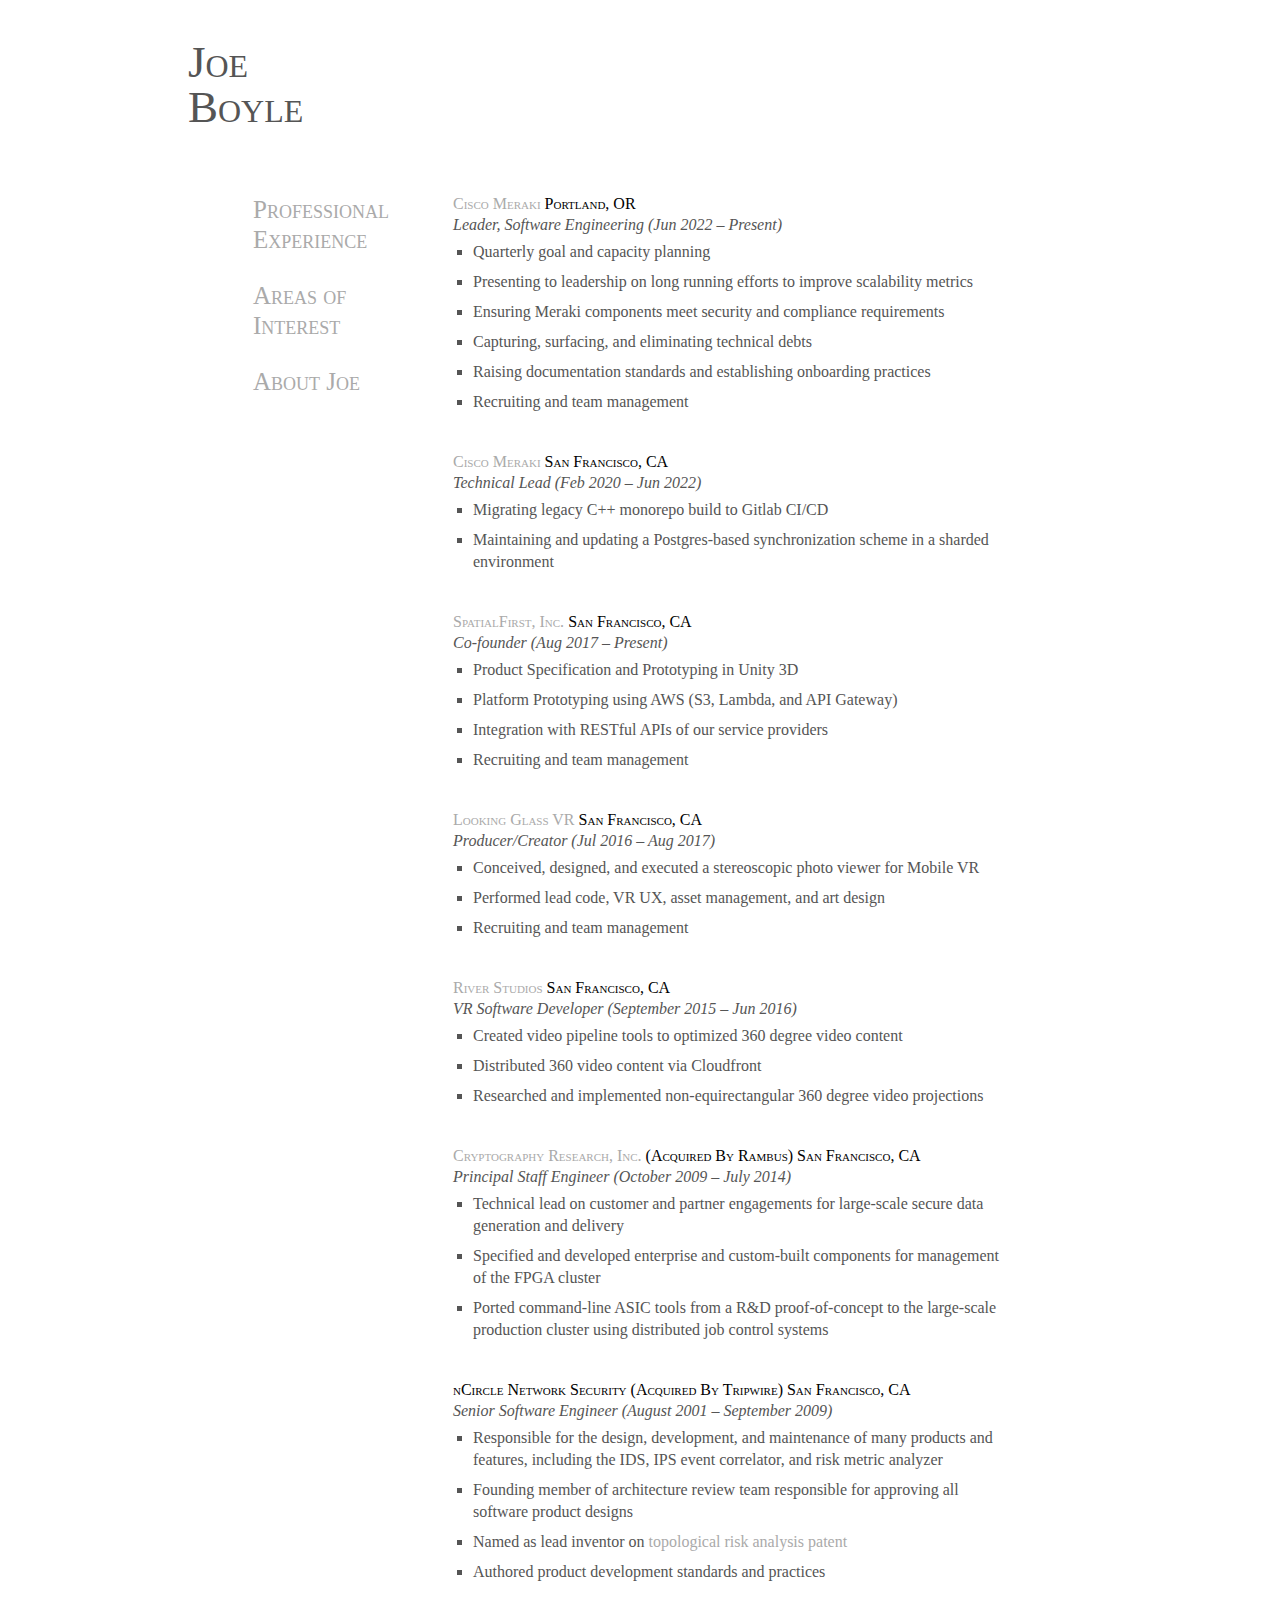
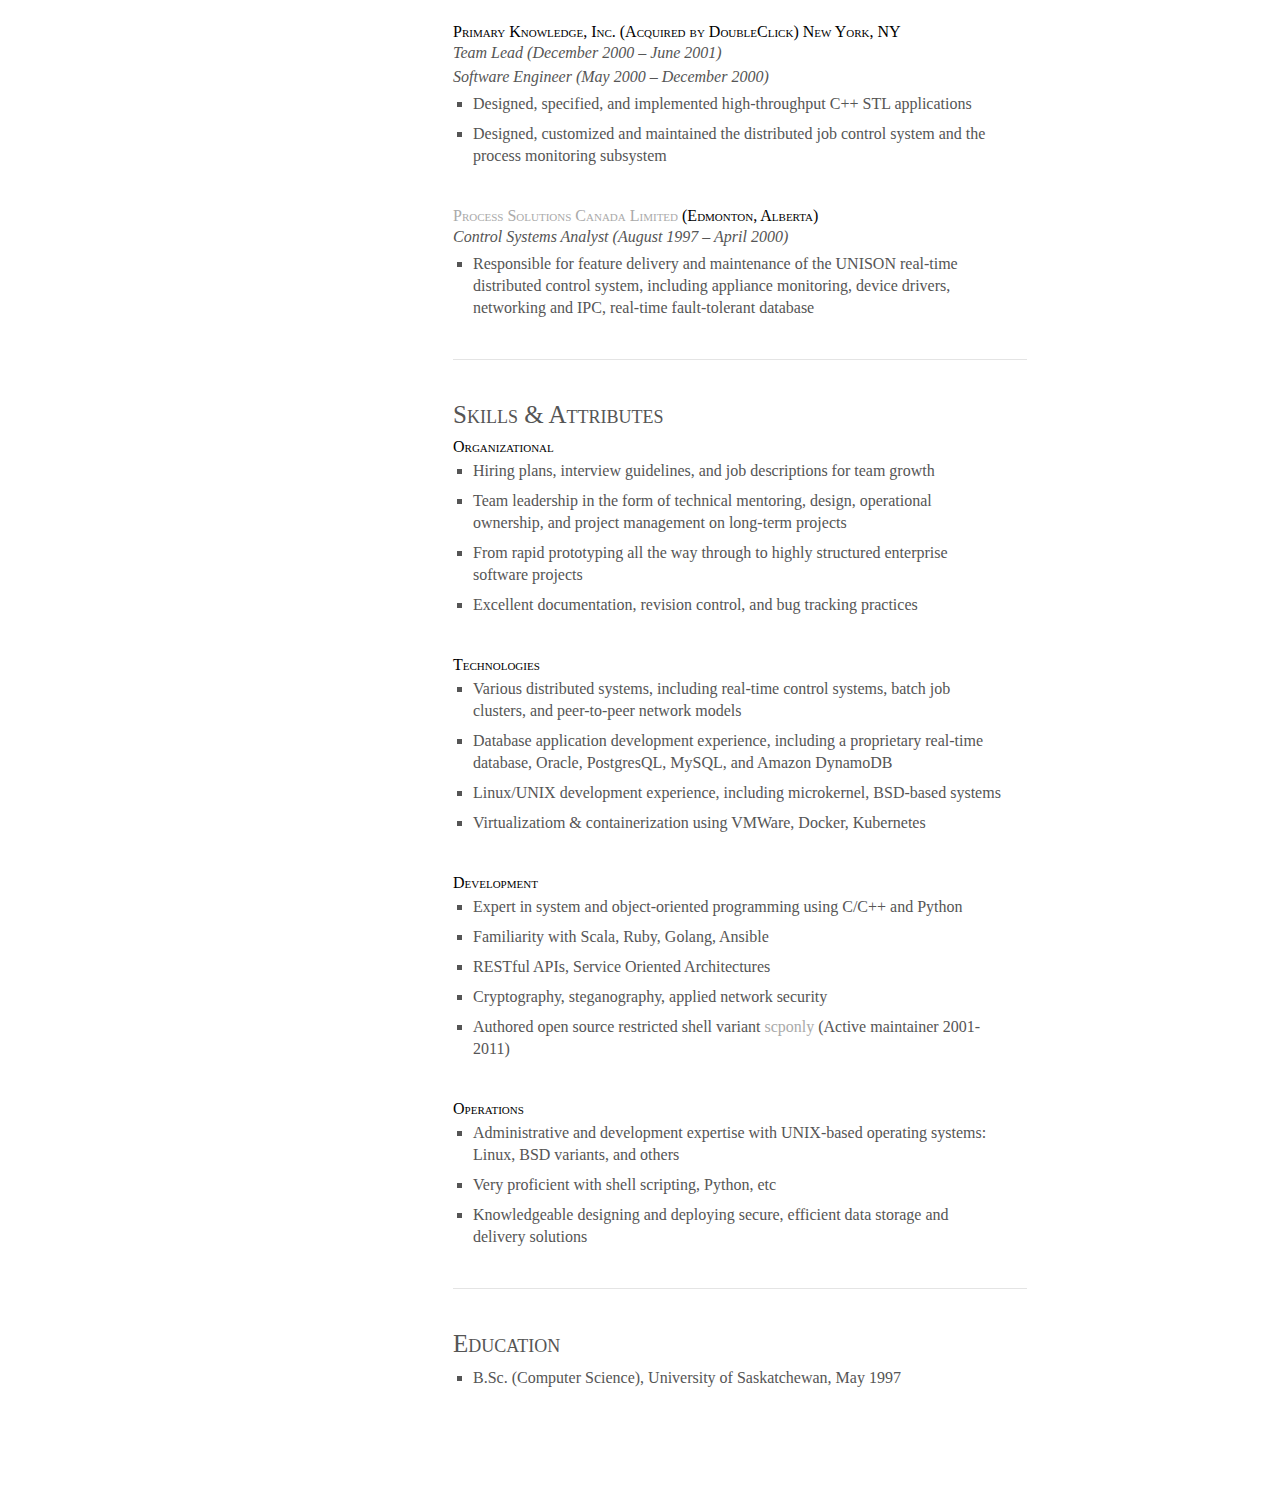
==== index.html @ b9677f6e "barts notes" ====
<!DOCTYPE html PUBLIC "-//W3C//DTD XHTML 1.1//EN"
	"http://www.w3.org/TR/xhtml11/DTD/xhtml11.dtd">

<html xmlns="http://www.w3.org/1999/xhtml" version="-//W3C//DTD XHTML 1.1//EN" xml:lang="en">
<head>
<meta http-equiv="content-type" content="text/html; charset=utf-8" />
	<meta name="verify-v1" content="M77dNG/Jd3GinDzdPHLoc00nc5/46b0w6nv4ewAoxLw=" />
	<meta name="language" content="en" />
	<meta name="description" content="The personal and professional homepages of Joe Boyle." />
	<title>Joe Boyle</title>
	<link rel="shortcut icon" type="image/x-icon" href="favicon.png" />
    <style type="text/css">
        * { margin: 0; padding: 0; font-family: "Book Antiqua", Baskerville, "Baskerville", Garamond, Georgia, "Georgia", Times, "Times New Roman", serif ;}
        body { background: #000000;  background: #ffffff; color: #555}

        h2 { font-variant: small-caps; font-size: 45px; width: 90%; line-height: 45px; display: block; letter-spacing:0px; margin: 0 0 8px 0; font-weight: normal;  }
        h3 { font-variant: small-caps; font-size: 25px; width: 90%; line-height: 30px; display: block; letter-spacing:0px; margin: 0 0 8px 0; font-weight: normal;  }

        a {  color: #AAA; text-decoration: none }
        a:hover { color: #000000; text-decoration: none; }

        #page { width: 774px; margin: 0 auto 0 auto;  padding: 100px 0 100px 0; margin-top: -60px; margin-bottom: 34px;}
        #header { margin-bottom: 65px; margin-left: -65px; }
        #menu { float: left; width: 153px; margin-bottom: 80px; }
        #menu ul { margin-top: 40px; list-style-type: none;  }
        #menu li { line-height: 25px;  }
        #info { float: right; width: 574px; margin-bottom: 80px; }

        .text {  }
        .text h4 { font-variant: small-caps; margin: 0; font-weight: normal; color:#000000 }
        .text p { text-align: justify; line-height: 24px;width: 96%; font-size: 16px; }
        .text hr { height: 1px; background: #E4E4E4; color: #E4E4E4; margin-bottom: 40px; border: 0; }
        .text ul { margin: 4px 0 40px 20px; list-style-type: square; }
        .text ul li {  line-height: 22px; width: 96%; font-size: 16px; margin-bottom: 8px; }

        #about { display:block; }
        #projects { display: none; }
        #professional { display:none; }
    </style>
    <script language="javascript"> 
    <!--
    var STATE_ABOUT = 0;
    var STATE_PROFESSIONAL = 1;
    var STATE_PROJECTS = 2;

    function setState(nextState) {
        if (nextState === undefined)
        {
            var params = getAllUrlParams(window.location.href);
            if ("software" in params) nextState = STATE_PROFESSIONAL;
            if ("professional" in params) nextState = STATE_PROFESSIONAL;
            else if ("projects" in params) nextState = STATE_PROJECTS;
            else nextState=STATE_PROFESSIONAL;
        }
        switch (nextState)
        {
            case STATE_PROFESSIONAL:
                softState = 'block';
                aboutState = 'none';
                projectState = 'none';
                break;

            case STATE_ABOUT:
                softState = 'none';
                aboutState = 'block';
                projectState = 'none';
                break;

            case STATE_PROJECTS:
                softState = 'none';
                aboutState = 'none';
                projectState = 'block';
                break;
            default:
                pass;
        }
        if (document.getElementById &&!document.all)
        {
            hza = document.getElementById('about');
            hza.style.display = aboutState;
            hza = document.getElementById('professional');
            hza.style.display = softState;
            hza = document.getElementById('projects');
            hza.style.display = projectState;
        }
    }

    function getAllUrlParams(url) {
      var queryString = url ? url.split('?')[1] : window.location.search.slice(1);
      var obj = {};
      if (queryString) {
        queryString = queryString.split('#')[0];
        var arr = queryString.split('&');
        for (var i = 0; i < arr.length; i++) {
          var a = arr[i].split('=');
          var paramName = a[0];
          var paramValue = typeof (a[1]) === 'undefined' ? true : a[1];
          paramName = paramName.toLowerCase();
          if (typeof paramValue === 'string') {
            paramValue = paramValue.toLowerCase();
          }
          if (paramName.match(/\[(\d+)?\]$/)) {
            var key = paramName.replace(/\[(\d+)?\]/, '');
            if (!obj[key]) {
                obj[key] = [];
            }
            if (paramName.match(/\[\d+\]$/)) {
              var index = /\[(\d+)\]/.exec(paramName)[1];
              obj[key][index] = paramValue;
            } else {
              obj[key].push(paramValue);
            }
          } else {
            if (!obj[paramName]) {
              obj[paramName] = paramValue;
            } else if (obj[paramName] && typeof obj[paramName] === 'string'){
              obj[paramName] = [obj[paramName]];
              obj[paramName].push(paramValue);
            } else {
              obj[paramName].push(paramValue);
            }
          }
        }
      }
      return obj;
    }
    //--> 
</script> 
</head>

<body onload="setState()">
<div id="page">
    <div id="header">
        <h2>Joe <br /> Boyle</h2>
    </div>
    <div id="menu">
        <a href="#" onclick="setState(STATE_PROFESSIONAL);"><h3>Professional <br /> Experience </h3></a>
        <br />
        <a href="#" onclick="setState(STATE_PROJECTS);"><h3>Areas of <br />Interest</h3></a>
        <br />
        <a href="#" onclick="setState(STATE_ABOUT);"><h3>About Joe</h3></a>
        <br />
    </div>
    <div id="info">
    <div id="about" class="text">
	<p> Hi. I’m Joe. I’m into computers and the interesting things they make possible.</p><br />
	<p>Professionally, I’ve worn a few different hats: software developer, tech lead, cofounder, team lead, and manager. Some of the dominant themes throughout my career have been distributed systems, protocols, networking, security, data storage, and cryptography. I am also interested in cameras, both as a hobbyist photographer and videographer, but also as they relate to the nascent field of computer vision, machine learning, and spatial capture. I especially enjoy roles which allow me to draw upon more than one area of interest at a time.</p><br />
	<p>I can be reached by email at
        <a id="emailme" href="#">hello</a><br /><br />
        Portland, OR<br /><br /><br />
        <h3>Links</h3>
        Joe can be found elsewhere on the internet at:<br /><br />
        <li><a href="https://www.linkedin.com/in/joebboyle" target="_blank">LinkedIn</a></li>
        <li><a href="https://www.github.com/boblaublaw" target="_blank">GitHub</a></li>
    </div>
    <div id="projects" class="text">
        <h3>Spatial Computing</h3>
	<ul>
		<li>Created and launched <a target="_blank" href="http://lookingglassvr.com">Looking Glass VR</a> on several mobile VR platforms</li>
		<li>Co-founded <a target="_blank" href="https://spatialfirst.com/">SpatialFirst, Inc.</a>, a mobile AR marketing platform for commercial real estate</li>
		<li>Formerly active in several SF Bay Area VR/AR communities, such as  <a href="http://www.meetup.com/virtualreality/" target="_blank">San Francisco Virtual Reality</a></li>
	</ul>
        <br />
        <h3>Film & Photography</h3>
	<ul>
		<li><a href="https://www.instagram.com/boblaublaw/" target="_blank">Instagram</a></li>
		<li>Videography for <a href="https://sf.nerdnite.com/" target="_blank">Nerd Nite San Francisco</a> from 2010 through 2020</li>
		<li>More information about previous short film projects can be found on <a href="http://www.imdb.com/name/nm6025769" target="_blank">IMDB</a></li>
	</ul>
    </div>
    <div id="professional" class="text">

<h4><a href="https://meraki.cisco.com/" target="_blank">Cisco Meraki</a> Portland, OR </h4>
<p><em>Leader, Software Engineering (Jun 2022 &ndash; Present)</em></p>
<ul>
    <li>Quarterly goal and capacity planning</li>
    <li>Presenting to leadership on long running efforts to improve scalability metrics</li>
    <li>Ensuring Meraki components meet security and compliance requirements</li>
    <li>Capturing, surfacing, and eliminating technical debts</li>
    <li>Raising documentation standards and establishing onboarding practices</li>
    <li>Recruiting and team management</li>
</ul>

<h4><a href="https://meraki.cisco.com/" target="_blank">Cisco Meraki</a> San Francisco, CA </h4>
<p><em>Technical Lead (Feb 2020 &ndash; Jun 2022)</em></p>
<ul>
	<li>Migrating legacy C++ monorepo build to Gitlab CI/CD</li>
	<li>Maintaining and updating a Postgres-based synchronization scheme in a sharded environment</li>
</ul>

<h4><a href="http://spatialfirst.com/" target="_blank">SpatialFirst, Inc.</a> San Francisco, CA</h4>
<p><em>Co-founder (Aug 2017 &ndash; Present)</em></p>
<ul>
    <li>Product Specification and Prototyping in Unity 3D</li>
    <li>Platform Prototyping using AWS (S3, Lambda, and API Gateway)</li>
    <li>Integration with RESTful APIs of our service providers</li>
    <li>Recruiting and team management</li>
</ul>

<h4><a href="http://lookingglassvr.com/" target="_blank">Looking Glass VR</a> San Francisco, CA</h4>
<p><em>Producer/Creator (Jul 2016 &ndash;  Aug 2017)</em></p>
<ul>
    <li>Conceived, designed, and executed a stereoscopic photo viewer for Mobile VR</li>
    <li>Performed lead code, VR UX, asset management, and art design</li>
    <li>Recruiting and team management</li>
</ul>

<h4><a href="http://riverstudios.com/" target="_blank">River Studios</a> San Francisco, CA</h4>
<p><em>VR Software Developer (September 2015 &ndash;  Jun 2016)</em></p>
<ul>
    <li>Created video pipeline tools to optimized 360 degree video content</li>
    <li>Distributed 360 video content via Cloudfront</li>
    <li>Researched and implemented non-equirectangular 360 degree video projections</li>
</ul>

<h4><a href="http://cryptography.com/" target="_blank">Cryptography Research, Inc.</a> (Acquired By Rambus) San Francisco, CA</h4>
<p><em>Principal Staff Engineer (October 2009 &ndash; July 2014)</em></p>
<ul>
    <li>Technical lead on customer and partner engagements for large-scale secure data generation and delivery</li>
    <li>Specified and developed enterprise and custom-built components for management of the FPGA cluster</li>
    <li>Ported command-line ASIC tools from a R&amp;D proof-of-concept to the large-scale production cluster using distributed job control systems</li>
</ul>

<h4>nCircle Network Security (Acquired By Tripwire) San Francisco, CA</h4>
<p><em>Senior Software Engineer (August 2001 &ndash; September 2009)</em></p>

<ul>
    <li>Responsible for the design, development, and maintenance of many products and features, including the IDS, IPS event correlator, and risk metric analyzer</li>
    <li>Founding member of architecture review team responsible for approving all software product designs</li>
    <li>Named as lead inventor on <a href="http://www.google.com/patents/US8918883" target="_blank">topological risk analysis patent</a></li>
    <li>Authored product development standards and practices</li>
</ul>

<h4>Primary Knowledge, Inc. (Acquired by DoubleClick) New York, NY</h4>
<p><em>Team Lead (December 2000 &ndash; June 2001)</em></p>
<p><em>Software Engineer (May 2000 &ndash; December 2000)</em></p>
<ul>
    <li>Designed, specified, and implemented high-throughput C++ STL applications</li>
    <li>Designed, customized and maintained the distributed job control system and the process monitoring subsystem</li>
</ul>

<h4><a href="http://www.pscl.com/" target="_blank">Process Solutions Canada Limited</a> (Edmonton, Alberta)</h4>

<p><em>Control Systems Analyst (August 1997 &ndash; April 2000)</em></p>
<ul>
    <li>Responsible for feature delivery and maintenance of the UNISON real-time distributed control system, including appliance monitoring, 
        device drivers, networking and IPC, real-time fault-tolerant database</li>
</ul>

<hr/>

<h3>Skills & Attributes</h3>
<h4>Organizational</h4>
<ul>
    <li>Hiring plans, interview guidelines, and job descriptions for team growth</li>
    <li>Team leadership in the form of technical mentoring, design, operational ownership, and project management on long-term projects</li>
    <li>From rapid prototyping all the way through to highly structured enterprise software projects</li>
    <li>Excellent documentation, revision control, and bug tracking practices</li>
</ul>

<h4>Technologies</h4>
<ul>
    <li>Various distributed systems, including real-time control systems, batch job clusters, and peer-to-peer network models</li>
    <li>Database application development experience, including a proprietary real-time database, Oracle, PostgresQL, MySQL, and Amazon DynamoDB</li>
    <li>Linux/UNIX development experience, including microkernel, BSD-based systems</li>
    <li>Virtualizatiom &amp; containerization using VMWare, Docker, Kubernetes</li>
</ul>

<h4>Development</h4>
<ul>
    <li>Expert in system and object-oriented programming using C/C++ and Python</li>
    <li>Familiarity with Scala, Ruby, Golang, Ansible
    <li>RESTful APIs, Service Oriented Architectures</li>
    <li>Cryptography, steganography, applied network security</li>
    <li>Authored open source restricted shell variant <a href="https://github.com/scponly/scponly" target="_blank">scponly</a> (Active maintainer 2001-2011)</li>
</ul>

<h4>Operations</h4>
<ul>
    <li>Administrative and development expertise with UNIX-based operating systems: Linux, BSD variants, and others</li>
    <li>Very proficient with shell scripting, Python, etc</li>
    <li>Knowledgeable designing and deploying secure, efficient data storage and delivery solutions</li>
</ul>



<hr/>
<h3>Education</h3>
<ul>
    <li>B.Sc. (Computer Science), University of Saskatchewan, May 1997</li>
</ul>

<script type='text/javascript'>
    // foil spam bots
    var mta = '@joeboyle.com';
    var email ='hello' + mta;
    document.getElementById('emailme').innerHTML += mta;
    document.getElementById('emailme').href = 'mailto:' + email;
</script>

</div>
</div>
</div>
<script type="text/javascript">
var gaJsHost = (("https:" == document.location.protocol) ? "https://ssl." : "http://www.");
document.write(unescape("%3Cscript src='" + gaJsHost + "google-analytics.com/ga.js' type='text/javascript'%3E%3C/script%3E"));
</script>
<script type="text/javascript">
try {
var pageTracker = _gat._getTracker("UA-8587395-1");
pageTracker._trackPageview();
} catch(err) {}</script>
</body>
</html>
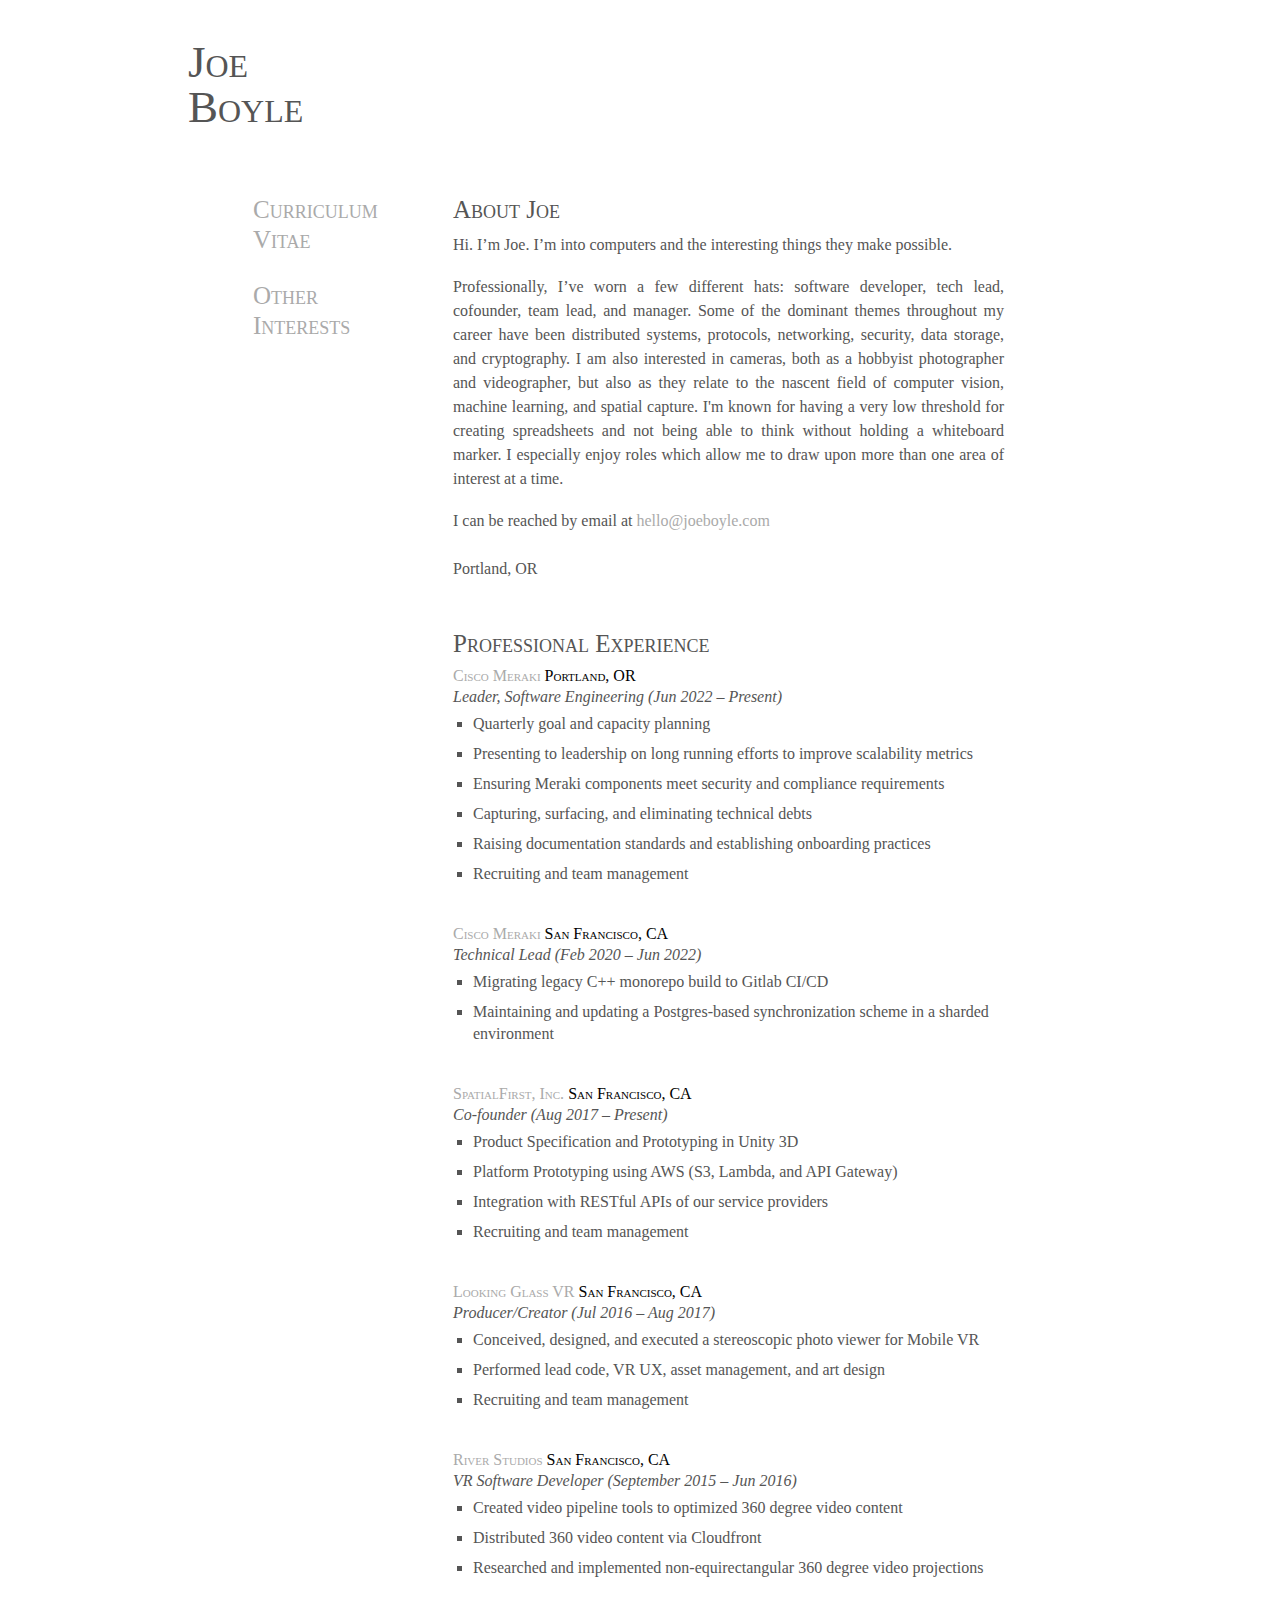
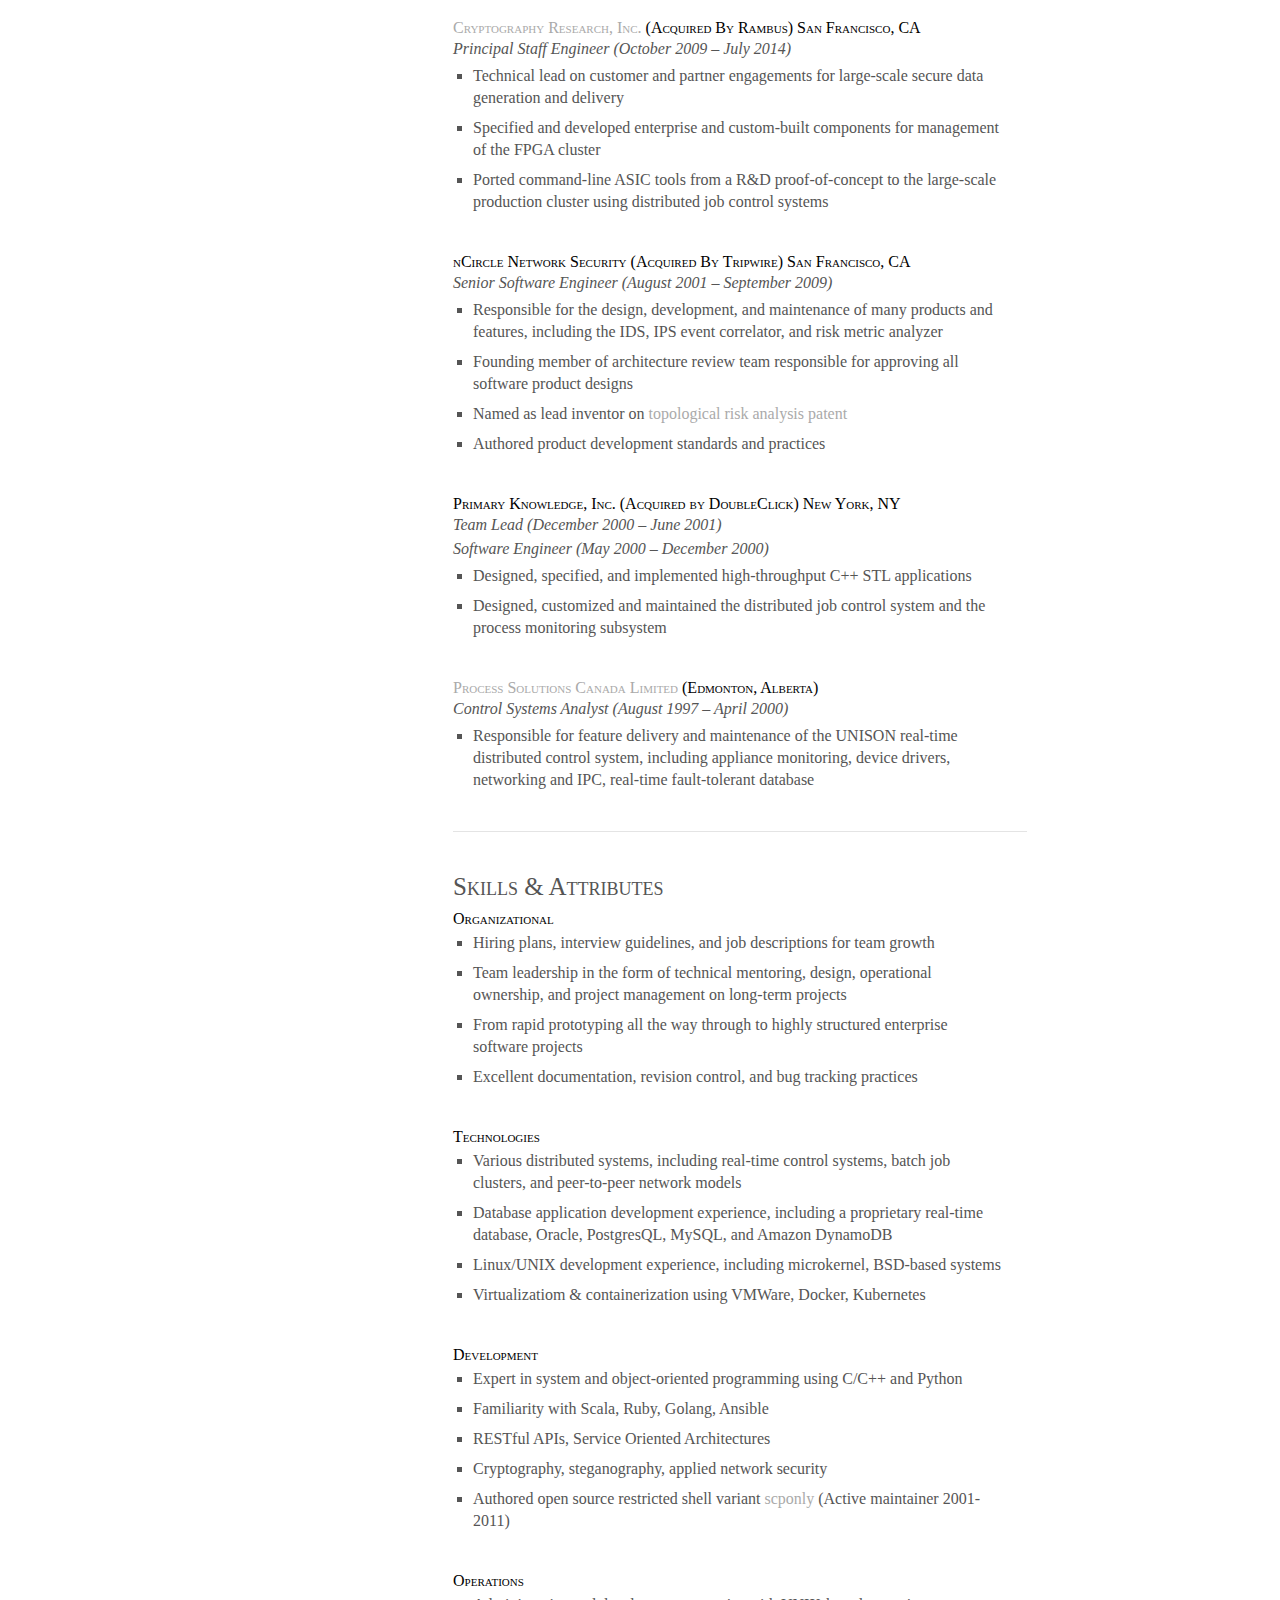
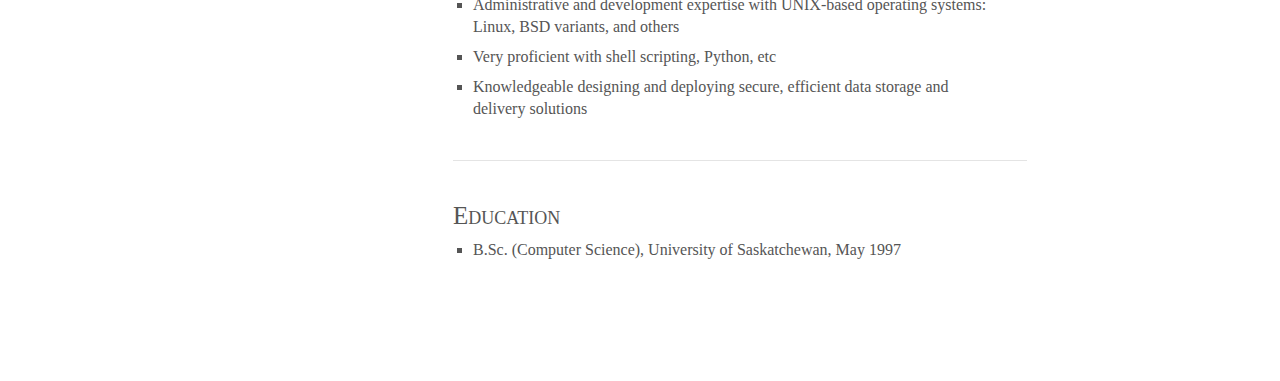
==== commit 0a971511: "wendy notes" ====
--- a/index.html
+++ b/index.html
@@ -6,7 +6,7 @@
 <meta http-equiv="content-type" content="text/html; charset=utf-8" />
 	<meta name="verify-v1" content="M77dNG/Jd3GinDzdPHLoc00nc5/46b0w6nv4ewAoxLw=" />
 	<meta name="language" content="en" />
-	<meta name="description" content="The personal and professional homepages of Joe Boyle." />
+	<meta name="description" content="The personal and professional homepage of Joe Boyle." />
 	<title>Joe Boyle</title>
 	<link rel="shortcut icon" type="image/x-icon" href="favicon.png" />
     <style type="text/css">
@@ -33,52 +33,41 @@
         .text ul { margin: 4px 0 40px 20px; list-style-type: square; }
         .text ul li {  line-height: 22px; width: 96%; font-size: 16px; margin-bottom: 8px; }
 
-        #about { display:block; }
         #projects { display: none; }
-        #professional { display:none; }
+        #cv { display:none; }
     </style>
     <script language="javascript"> 
     <!--
-    var STATE_ABOUT = 0;
-    var STATE_PROFESSIONAL = 1;
-    var STATE_PROJECTS = 2;
+    var STATE_CV = 0;
+    var STATE_PROJECTS = 1;
 
     function setState(nextState) {
         if (nextState === undefined)
         {
             var params = getAllUrlParams(window.location.href);
-            if ("software" in params) nextState = STATE_PROFESSIONAL;
-            if ("professional" in params) nextState = STATE_PROFESSIONAL;
+            if ("software" in params) nextState = STATE_CV;
+            if ("cv" in params) nextState = STATE_CV;
             else if ("projects" in params) nextState = STATE_PROJECTS;
-            else nextState=STATE_PROFESSIONAL;
+            else nextState=STATE_CV;
         }
         switch (nextState)
         {
-            case STATE_PROFESSIONAL:
+            case STATE_CV:
                 softState = 'block';
-                aboutState = 'none';
                 projectState = 'none';
                 break;
 
-            case STATE_ABOUT:
-                softState = 'none';
-                aboutState = 'block';
-                projectState = 'none';
-                break;
-
             case STATE_PROJECTS:
                 softState = 'none';
-                aboutState = 'none';
                 projectState = 'block';
                 break;
+
             default:
                 pass;
         }
         if (document.getElementById &&!document.all)
         {
-            hza = document.getElementById('about');
-            hza.style.display = aboutState;
-            hza = document.getElementById('professional');
+            hza = document.getElementById('cv');
             hza.style.display = softState;
             hza = document.getElementById('projects');
             hza.style.display = projectState;
@@ -134,181 +123,178 @@
         <h2>Joe <br /> Boyle</h2>
     </div>
     <div id="menu">
-        <a href="#" onclick="setState(STATE_PROFESSIONAL);"><h3>Professional <br /> Experience </h3></a>
-        <br />
-        <a href="#" onclick="setState(STATE_PROJECTS);"><h3>Areas of <br />Interest</h3></a>
-        <br />
-        <a href="#" onclick="setState(STATE_ABOUT);"><h3>About Joe</h3></a>
-        <br />
+	<a href="#" onclick="setState(STATE_CV);"><h3>Curriculum <br />Vitae</h3></a>
+	<br />
+	<a href="#" onclick="setState(STATE_PROJECTS);"><h3>Other<br />Interests</h3></a>
+	<br />
     </div>
     <div id="info">
-    <div id="about" class="text">
+    <div id="projects" class="text">
+        <h3>Spatial Computing</h3>
+	<ul>
+		<li>Created and launched <a target="_blank" href="http://lookingglassvr.com">Looking Glass VR</a> on several mobile VR platforms</li>
+		<li>Co-founded <a target="_blank" href="https://spatialfirst.com/">SpatialFirst, Inc.</a>, a mobile AR marketing platform for commercial real estate</li>
+		<li>Formerly active in several SF Bay Area VR/AR communities, such as  <a href="http://www.meetup.com/virtualreality/" target="_blank">San Francisco Virtual Reality</a></li>
+	</ul>
+        <br />
+        <h3>Film & Photography</h3>
+	<ul>
+		<li><a href="https://www.instagram.com/boblaublaw/" target="_blank">Instagram</a></li>
+		<li>Videography for <a href="https://sf.nerdnite.com/" target="_blank">Nerd Nite San Francisco</a> from 2010 through 2020</li>
+		<li>More information about previous short film projects can be found on <a href="http://www.imdb.com/name/nm6025769" target="_blank">IMDB</a></li>
+	</ul>
+        <h3>Links</h3>
+        Joe can be found elsewhere on the internet at:<br /><br />
+	<ul>
+		<li><a href="https://www.linkedin.com/in/joebboyle" target="_blank">LinkedIn</a></li>
+		<li><a href="https://www.github.com/boblaublaw" target="_blank">GitHub</a></li>
+	</ul>
+    </div>
+    <div id="cv" class="text">
+	<h3>About Joe</h3>
 	<p> Hi. I’m Joe. I’m into computers and the interesting things they make possible.</p><br />
-	<p>Professionally, I’ve worn a few different hats: software developer, tech lead, cofounder, team lead, and manager. Some of the dominant themes throughout my career have been distributed systems, protocols, networking, security, data storage, and cryptography. I am also interested in cameras, both as a hobbyist photographer and videographer, but also as they relate to the nascent field of computer vision, machine learning, and spatial capture. I especially enjoy roles which allow me to draw upon more than one area of interest at a time.</p><br />
+	<p>Professionally, I’ve worn a few different hats: software developer, tech lead, cofounder, team lead, and manager. Some of the dominant themes throughout my career have been distributed systems, protocols, networking, security, data storage, and cryptography. I am also interested in cameras, both as a hobbyist photographer and videographer, but also as they relate to the nascent field of computer vision, machine learning, and spatial capture. I'm known for having a very low threshold for creating spreadsheets and not being able to think without holding a whiteboard marker. I especially enjoy roles which allow me to draw upon more than one area of interest at a time.</p><br />
 	<p>I can be reached by email at
         <a id="emailme" href="#">hello</a><br /><br />
         Portland, OR<br /><br /><br />
-        <h3>Links</h3>
-        Joe can be found elsewhere on the internet at:<br /><br />
-        <li><a href="https://www.linkedin.com/in/joebboyle" target="_blank">LinkedIn</a></li>
-        <li><a href="https://www.github.com/boblaublaw" target="_blank">GitHub</a></li>
-    </div>
-    <div id="projects" class="text">
-        <h3>Spatial Computing</h3>
-	<ul>
-		<li>Created and launched <a target="_blank" href="http://lookingglassvr.com">Looking Glass VR</a> on several mobile VR platforms</li>
-		<li>Co-founded <a target="_blank" href="https://spatialfirst.com/">SpatialFirst, Inc.</a>, a mobile AR marketing platform for commercial real estate</li>
-		<li>Formerly active in several SF Bay Area VR/AR communities, such as  <a href="http://www.meetup.com/virtualreality/" target="_blank">San Francisco Virtual Reality</a></li>
-	</ul>
-        <br />
-        <h3>Film & Photography</h3>
-	<ul>
-		<li><a href="https://www.instagram.com/boblaublaw/" target="_blank">Instagram</a></li>
-		<li>Videography for <a href="https://sf.nerdnite.com/" target="_blank">Nerd Nite San Francisco</a> from 2010 through 2020</li>
-		<li>More information about previous short film projects can be found on <a href="http://www.imdb.com/name/nm6025769" target="_blank">IMDB</a></li>
-	</ul>
-    </div>
-    <div id="professional" class="text">
-
-<h4><a href="https://meraki.cisco.com/" target="_blank">Cisco Meraki</a> Portland, OR </h4>
-<p><em>Leader, Software Engineering (Jun 2022 &ndash; Present)</em></p>
-<ul>
-    <li>Quarterly goal and capacity planning</li>
-    <li>Presenting to leadership on long running efforts to improve scalability metrics</li>
-    <li>Ensuring Meraki components meet security and compliance requirements</li>
-    <li>Capturing, surfacing, and eliminating technical debts</li>
-    <li>Raising documentation standards and establishing onboarding practices</li>
-    <li>Recruiting and team management</li>
-</ul>
-
-<h4><a href="https://meraki.cisco.com/" target="_blank">Cisco Meraki</a> San Francisco, CA </h4>
-<p><em>Technical Lead (Feb 2020 &ndash; Jun 2022)</em></p>
-<ul>
-	<li>Migrating legacy C++ monorepo build to Gitlab CI/CD</li>
-	<li>Maintaining and updating a Postgres-based synchronization scheme in a sharded environment</li>
-</ul>
-
-<h4><a href="http://spatialfirst.com/" target="_blank">SpatialFirst, Inc.</a> San Francisco, CA</h4>
-<p><em>Co-founder (Aug 2017 &ndash; Present)</em></p>
-<ul>
-    <li>Product Specification and Prototyping in Unity 3D</li>
-    <li>Platform Prototyping using AWS (S3, Lambda, and API Gateway)</li>
-    <li>Integration with RESTful APIs of our service providers</li>
-    <li>Recruiting and team management</li>
-</ul>
-
-<h4><a href="http://lookingglassvr.com/" target="_blank">Looking Glass VR</a> San Francisco, CA</h4>
-<p><em>Producer/Creator (Jul 2016 &ndash;  Aug 2017)</em></p>
-<ul>
-    <li>Conceived, designed, and executed a stereoscopic photo viewer for Mobile VR</li>
-    <li>Performed lead code, VR UX, asset management, and art design</li>
-    <li>Recruiting and team management</li>
-</ul>
-
-<h4><a href="http://riverstudios.com/" target="_blank">River Studios</a> San Francisco, CA</h4>
-<p><em>VR Software Developer (September 2015 &ndash;  Jun 2016)</em></p>
-<ul>
-    <li>Created video pipeline tools to optimized 360 degree video content</li>
-    <li>Distributed 360 video content via Cloudfront</li>
-    <li>Researched and implemented non-equirectangular 360 degree video projections</li>
-</ul>
-
-<h4><a href="http://cryptography.com/" target="_blank">Cryptography Research, Inc.</a> (Acquired By Rambus) San Francisco, CA</h4>
-<p><em>Principal Staff Engineer (October 2009 &ndash; July 2014)</em></p>
-<ul>
-    <li>Technical lead on customer and partner engagements for large-scale secure data generation and delivery</li>
-    <li>Specified and developed enterprise and custom-built components for management of the FPGA cluster</li>
-    <li>Ported command-line ASIC tools from a R&amp;D proof-of-concept to the large-scale production cluster using distributed job control systems</li>
-</ul>
-
-<h4>nCircle Network Security (Acquired By Tripwire) San Francisco, CA</h4>
-<p><em>Senior Software Engineer (August 2001 &ndash; September 2009)</em></p>
-
-<ul>
-    <li>Responsible for the design, development, and maintenance of many products and features, including the IDS, IPS event correlator, and risk metric analyzer</li>
-    <li>Founding member of architecture review team responsible for approving all software product designs</li>
-    <li>Named as lead inventor on <a href="http://www.google.com/patents/US8918883" target="_blank">topological risk analysis patent</a></li>
-    <li>Authored product development standards and practices</li>
-</ul>
-
-<h4>Primary Knowledge, Inc. (Acquired by DoubleClick) New York, NY</h4>
-<p><em>Team Lead (December 2000 &ndash; June 2001)</em></p>
-<p><em>Software Engineer (May 2000 &ndash; December 2000)</em></p>
-<ul>
-    <li>Designed, specified, and implemented high-throughput C++ STL applications</li>
-    <li>Designed, customized and maintained the distributed job control system and the process monitoring subsystem</li>
-</ul>
-
-<h4><a href="http://www.pscl.com/" target="_blank">Process Solutions Canada Limited</a> (Edmonton, Alberta)</h4>
-
-<p><em>Control Systems Analyst (August 1997 &ndash; April 2000)</em></p>
-<ul>
-    <li>Responsible for feature delivery and maintenance of the UNISON real-time distributed control system, including appliance monitoring, 
-        device drivers, networking and IPC, real-time fault-tolerant database</li>
-</ul>
-
-<hr/>
-
-<h3>Skills & Attributes</h3>
-<h4>Organizational</h4>
-<ul>
-    <li>Hiring plans, interview guidelines, and job descriptions for team growth</li>
-    <li>Team leadership in the form of technical mentoring, design, operational ownership, and project management on long-term projects</li>
-    <li>From rapid prototyping all the way through to highly structured enterprise software projects</li>
-    <li>Excellent documentation, revision control, and bug tracking practices</li>
-</ul>
-
-<h4>Technologies</h4>
-<ul>
-    <li>Various distributed systems, including real-time control systems, batch job clusters, and peer-to-peer network models</li>
-    <li>Database application development experience, including a proprietary real-time database, Oracle, PostgresQL, MySQL, and Amazon DynamoDB</li>
-    <li>Linux/UNIX development experience, including microkernel, BSD-based systems</li>
-    <li>Virtualizatiom &amp; containerization using VMWare, Docker, Kubernetes</li>
-</ul>
-
-<h4>Development</h4>
-<ul>
-    <li>Expert in system and object-oriented programming using C/C++ and Python</li>
-    <li>Familiarity with Scala, Ruby, Golang, Ansible
-    <li>RESTful APIs, Service Oriented Architectures</li>
-    <li>Cryptography, steganography, applied network security</li>
-    <li>Authored open source restricted shell variant <a href="https://github.com/scponly/scponly" target="_blank">scponly</a> (Active maintainer 2001-2011)</li>
-</ul>
-
-<h4>Operations</h4>
-<ul>
-    <li>Administrative and development expertise with UNIX-based operating systems: Linux, BSD variants, and others</li>
-    <li>Very proficient with shell scripting, Python, etc</li>
-    <li>Knowledgeable designing and deploying secure, efficient data storage and delivery solutions</li>
-</ul>
-
-
-
-<hr/>
-<h3>Education</h3>
-<ul>
-    <li>B.Sc. (Computer Science), University of Saskatchewan, May 1997</li>
-</ul>
-
-<script type='text/javascript'>
-    // foil spam bots
-    var mta = '@joeboyle.com';
-    var email ='hello' + mta;
-    document.getElementById('emailme').innerHTML += mta;
-    document.getElementById('emailme').href = 'mailto:' + email;
-</script>
-
-</div>
+
+	<h3>Professional Experience</h3>
+	<h4><a href="https://meraki.cisco.com/" target="_blank">Cisco Meraki</a> Portland, OR </h4>
+	<p><em>Leader, Software Engineering (Jun 2022 &ndash; Present)</em></p>
+	<ul>
+	    <li>Quarterly goal and capacity planning</li>
+	    <li>Presenting to leadership on long running efforts to improve scalability metrics</li>
+	    <li>Ensuring Meraki components meet security and compliance requirements</li>
+	    <li>Capturing, surfacing, and eliminating technical debts</li>
+	    <li>Raising documentation standards and establishing onboarding practices</li>
+	    <li>Recruiting and team management</li>
+	</ul>
+
+	<h4><a href="https://meraki.cisco.com/" target="_blank">Cisco Meraki</a> San Francisco, CA </h4>
+	<p><em>Technical Lead (Feb 2020 &ndash; Jun 2022)</em></p>
+	<ul>
+		<li>Migrating legacy C++ monorepo build to Gitlab CI/CD</li>
+		<li>Maintaining and updating a Postgres-based synchronization scheme in a sharded environment</li>
+	</ul>
+
+	<h4><a href="http://spatialfirst.com/" target="_blank">SpatialFirst, Inc.</a> San Francisco, CA</h4>
+	<p><em>Co-founder (Aug 2017 &ndash; Present)</em></p>
+	<ul>
+	    <li>Product Specification and Prototyping in Unity 3D</li>
+	    <li>Platform Prototyping using AWS (S3, Lambda, and API Gateway)</li>
+	    <li>Integration with RESTful APIs of our service providers</li>
+	    <li>Recruiting and team management</li>
+	</ul>
+
+	<h4><a href="http://lookingglassvr.com/" target="_blank">Looking Glass VR</a> San Francisco, CA</h4>
+	<p><em>Producer/Creator (Jul 2016 &ndash;  Aug 2017)</em></p>
+	<ul>
+	    <li>Conceived, designed, and executed a stereoscopic photo viewer for Mobile VR</li>
+	    <li>Performed lead code, VR UX, asset management, and art design</li>
+	    <li>Recruiting and team management</li>
+	</ul>
+
+	<h4><a href="http://riverstudios.com/" target="_blank">River Studios</a> San Francisco, CA</h4>
+	<p><em>VR Software Developer (September 2015 &ndash;  Jun 2016)</em></p>
+	<ul>
+	    <li>Created video pipeline tools to optimized 360 degree video content</li>
+	    <li>Distributed 360 video content via Cloudfront</li>
+	    <li>Researched and implemented non-equirectangular 360 degree video projections</li>
+	</ul>
+
+	<h4><a href="http://cryptography.com/" target="_blank">Cryptography Research, Inc.</a> (Acquired By Rambus) San Francisco, CA</h4>
+	<p><em>Principal Staff Engineer (October 2009 &ndash; July 2014)</em></p>
+	<ul>
+	    <li>Technical lead on customer and partner engagements for large-scale secure data generation and delivery</li>
+	    <li>Specified and developed enterprise and custom-built components for management of the FPGA cluster</li>
+	    <li>Ported command-line ASIC tools from a R&amp;D proof-of-concept to the large-scale production cluster using distributed job control systems</li>
+	</ul>
+
+	<h4>nCircle Network Security (Acquired By Tripwire) San Francisco, CA</h4>
+	<p><em>Senior Software Engineer (August 2001 &ndash; September 2009)</em></p>
+
+	<ul>
+	    <li>Responsible for the design, development, and maintenance of many products and features, including the IDS, IPS event correlator, and risk metric analyzer</li>
+	    <li>Founding member of architecture review team responsible for approving all software product designs</li>
+	    <li>Named as lead inventor on <a href="http://www.google.com/patents/US8918883" target="_blank">topological risk analysis patent</a></li>
+	    <li>Authored product development standards and practices</li>
+	</ul>
+
+	<h4>Primary Knowledge, Inc. (Acquired by DoubleClick) New York, NY</h4>
+	<p><em>Team Lead (December 2000 &ndash; June 2001)</em></p>
+	<p><em>Software Engineer (May 2000 &ndash; December 2000)</em></p>
+	<ul>
+	    <li>Designed, specified, and implemented high-throughput C++ STL applications</li>
+	    <li>Designed, customized and maintained the distributed job control system and the process monitoring subsystem</li>
+	</ul>
+
+	<h4><a href="http://www.pscl.com/" target="_blank">Process Solutions Canada Limited</a> (Edmonton, Alberta)</h4>
+
+	<p><em>Control Systems Analyst (August 1997 &ndash; April 2000)</em></p>
+	<ul>
+	    <li>Responsible for feature delivery and maintenance of the UNISON real-time distributed control system, including appliance monitoring, 
+		device drivers, networking and IPC, real-time fault-tolerant database</li>
+	</ul>
+
+	<hr/>
+
+	<h3>Skills & Attributes</h3>
+	<h4>Organizational</h4>
+	<ul>
+	    <li>Hiring plans, interview guidelines, and job descriptions for team growth</li>
+	    <li>Team leadership in the form of technical mentoring, design, operational ownership, and project management on long-term projects</li>
+	    <li>From rapid prototyping all the way through to highly structured enterprise software projects</li>
+	    <li>Excellent documentation, revision control, and bug tracking practices</li>
+	</ul>
+
+	<h4>Technologies</h4>
+	<ul>
+	    <li>Various distributed systems, including real-time control systems, batch job clusters, and peer-to-peer network models</li>
+	    <li>Database application development experience, including a proprietary real-time database, Oracle, PostgresQL, MySQL, and Amazon DynamoDB</li>
+	    <li>Linux/UNIX development experience, including microkernel, BSD-based systems</li>
+	    <li>Virtualizatiom &amp; containerization using VMWare, Docker, Kubernetes</li>
+	</ul>
+
+	<h4>Development</h4>
+	<ul>
+	    <li>Expert in system and object-oriented programming using C/C++ and Python</li>
+	    <li>Familiarity with Scala, Ruby, Golang, Ansible
+	    <li>RESTful APIs, Service Oriented Architectures</li>
+	    <li>Cryptography, steganography, applied network security</li>
+	    <li>Authored open source restricted shell variant <a href="https://github.com/scponly/scponly" target="_blank">scponly</a> (Active maintainer 2001-2011)</li>
+	</ul>
+
+	<h4>Operations</h4>
+	<ul>
+	    <li>Administrative and development expertise with UNIX-based operating systems: Linux, BSD variants, and others</li>
+	    <li>Very proficient with shell scripting, Python, etc</li>
+	    <li>Knowledgeable designing and deploying secure, efficient data storage and delivery solutions</li>
+	</ul>
+
+	<hr/>
+	<h3>Education</h3>
+	<ul>
+	    <li>B.Sc. (Computer Science), University of Saskatchewan, May 1997</li>
+	</ul>
+
+	<script type='text/javascript'>
+	    // foil spam bots
+	    var mta = '@joeboyle.com';
+	    var email ='hello' + mta;
+	    document.getElementById('emailme').innerHTML += mta;
+	    document.getElementById('emailme').href = 'mailto:' + email;
+	</script>
+	</div>
 </div>
 </div>
 <script type="text/javascript">
-var gaJsHost = (("https:" == document.location.protocol) ? "https://ssl." : "http://www.");
-document.write(unescape("%3Cscript src='" + gaJsHost + "google-analytics.com/ga.js' type='text/javascript'%3E%3C/script%3E"));
+	var gaJsHost = (("https:" == document.location.protocol) ? "https://ssl." : "http://www.");
+	document.write(unescape("%3Cscript src='" + gaJsHost + "google-analytics.com/ga.js' type='text/javascript'%3E%3C/script%3E"));
 </script>
 <script type="text/javascript">
-try {
-var pageTracker = _gat._getTracker("UA-8587395-1");
-pageTracker._trackPageview();
-} catch(err) {}</script>
+	try {
+		var pageTracker = _gat._getTracker("UA-8587395-1");
+		pageTracker._trackPageview();
+	} catch(err) {}</script>
 </body>
 </html>
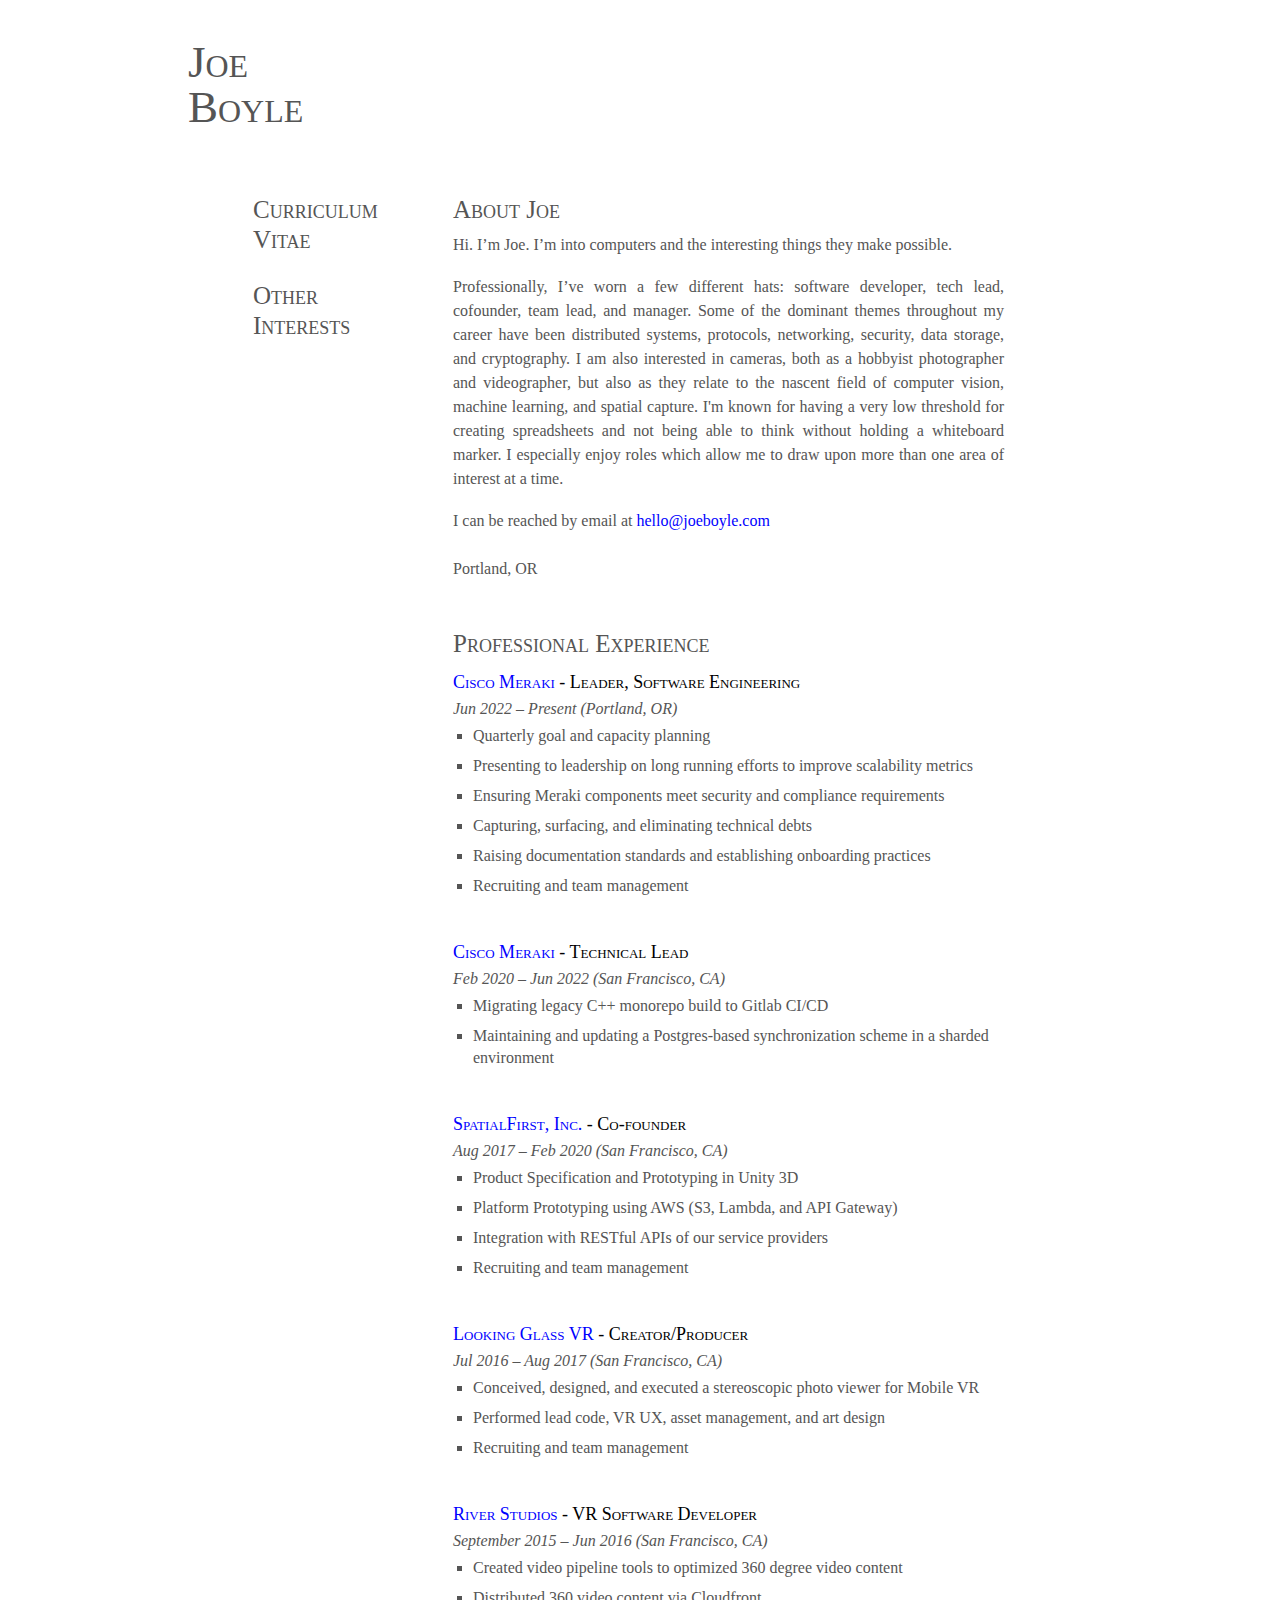
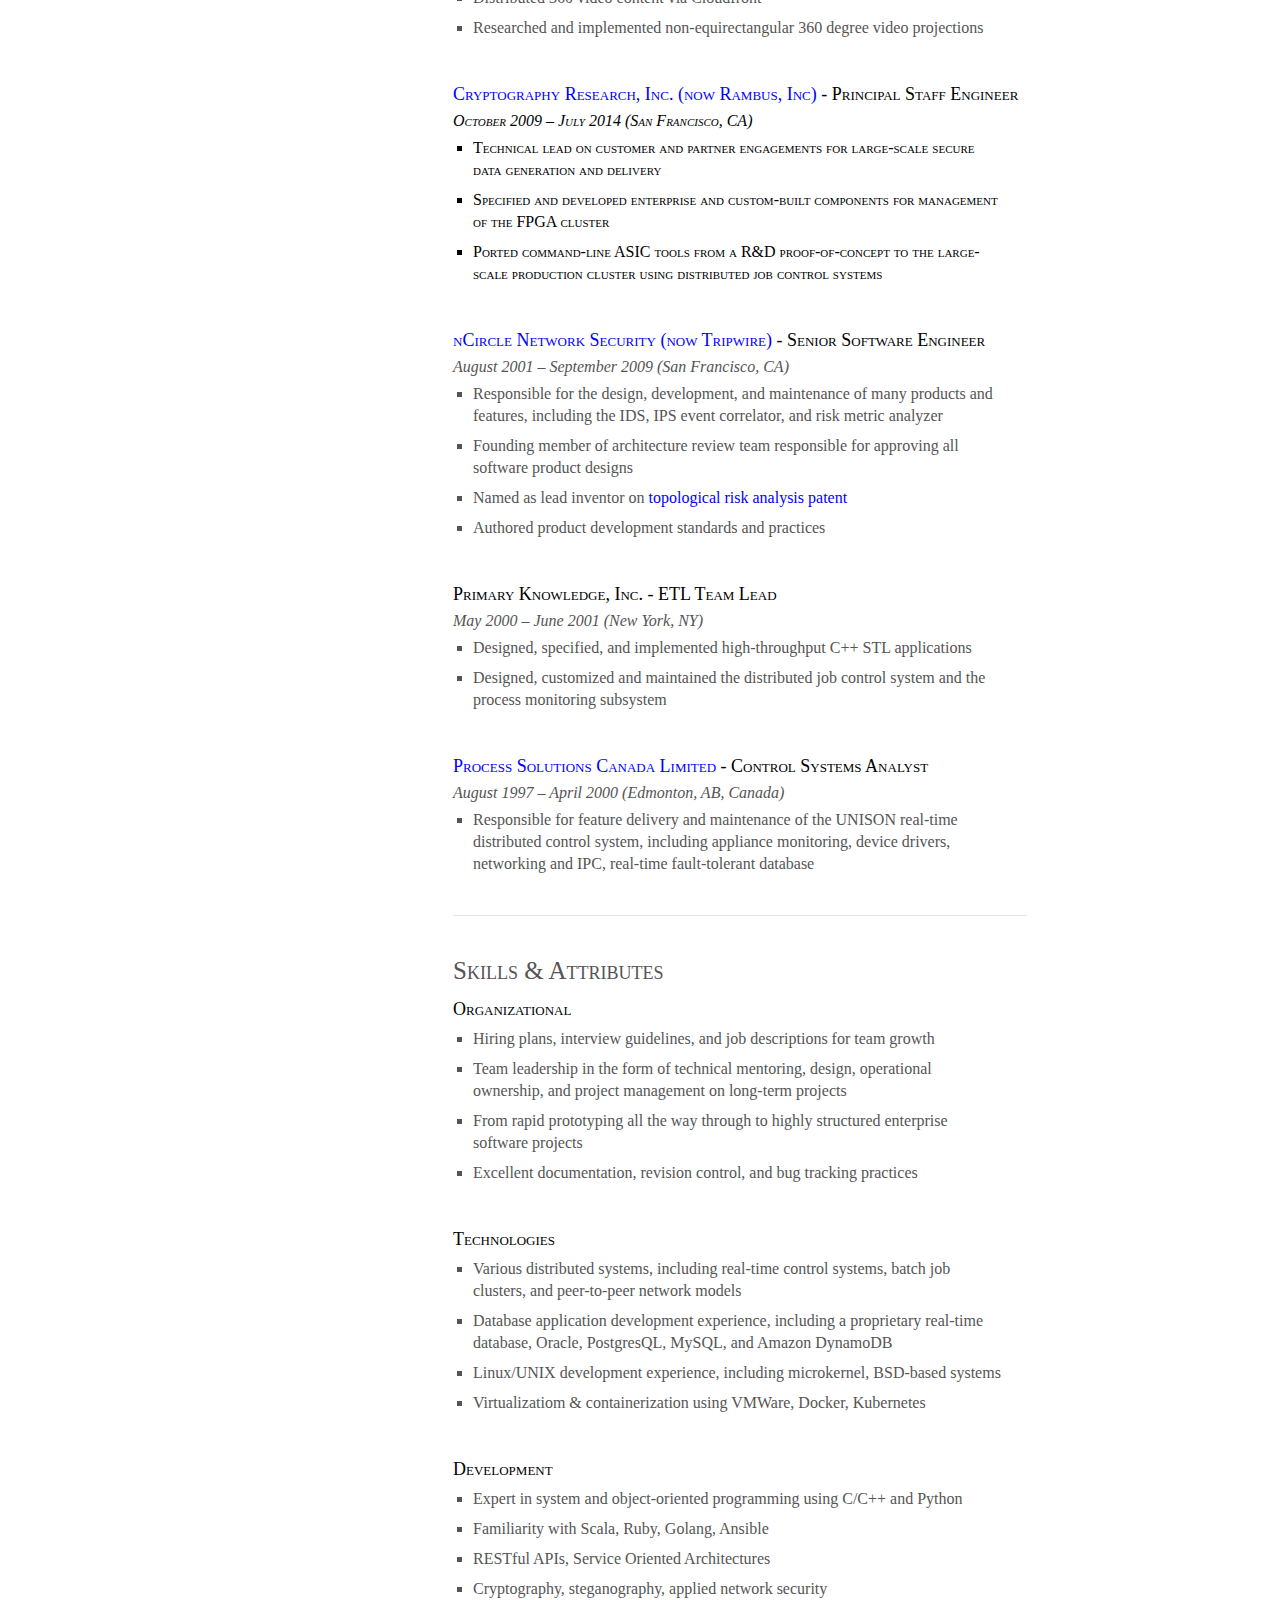
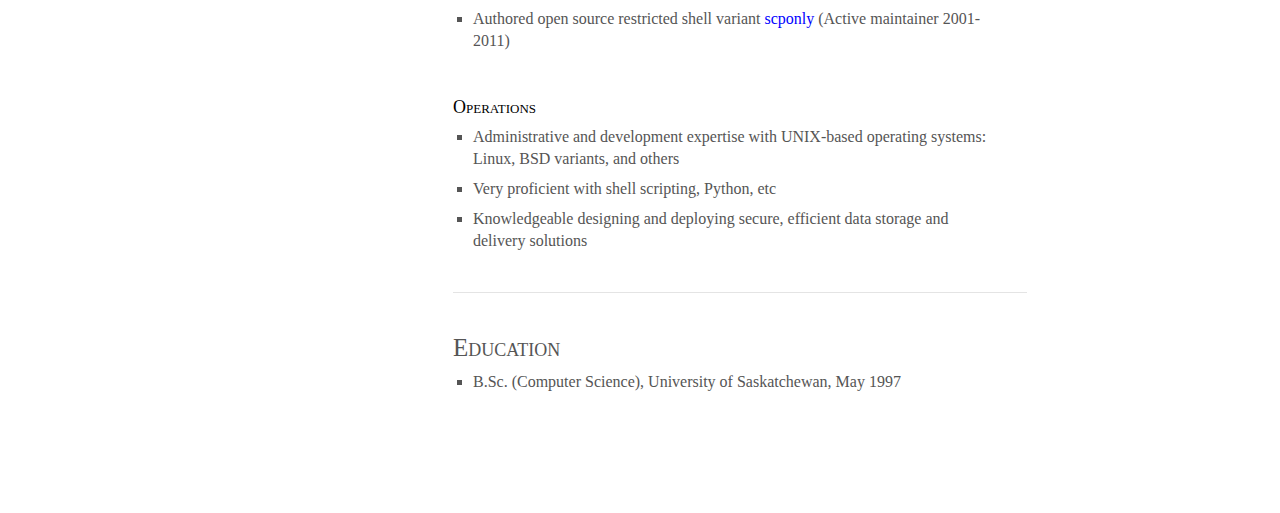
==== commit 9c1bb93e: "jennifer feedback" ====
--- a/index.html
+++ b/index.html
@@ -6,28 +6,29 @@
 <meta http-equiv="content-type" content="text/html; charset=utf-8" />
 	<meta name="verify-v1" content="M77dNG/Jd3GinDzdPHLoc00nc5/46b0w6nv4ewAoxLw=" />
 	<meta name="language" content="en" />
-	<meta name="description" content="The personal and professional homepage of Joe Boyle." />
+	<meta name="description" content="The personal and professional homepage of Joe Boyle" />
 	<title>Joe Boyle</title>
 	<link rel="shortcut icon" type="image/x-icon" href="favicon.png" />
     <style type="text/css">
         * { margin: 0; padding: 0; font-family: "Book Antiqua", Baskerville, "Baskerville", Garamond, Georgia, "Georgia", Times, "Times New Roman", serif ;}
-        body { background: #000000;  background: #ffffff; color: #555}
+        body { background: #000;  background: #fff; color: #555}
 
         h2 { font-variant: small-caps; font-size: 45px; width: 90%; line-height: 45px; display: block; letter-spacing:0px; margin: 0 0 8px 0; font-weight: normal;  }
         h3 { font-variant: small-caps; font-size: 25px; width: 90%; line-height: 30px; display: block; letter-spacing:0px; margin: 0 0 8px 0; font-weight: normal;  }
-
-        a {  color: #AAA; text-decoration: none }
-        a:hover { color: #000000; text-decoration: none; }
+        h4 { font-variant: small-caps; font-size: 18px; line-height: 30px; margin: 0; font-weight: 300; color:#000000 }
+
+        a {  color: #00F; text-decoration: none }
+        a:hover { color: #00F; text-decoration: underline; }
 
         #page { width: 774px; margin: 0 auto 0 auto;  padding: 100px 0 100px 0; margin-top: -60px; margin-bottom: 34px;}
         #header { margin-bottom: 65px; margin-left: -65px; }
         #menu { float: left; width: 153px; margin-bottom: 80px; }
         #menu ul { margin-top: 40px; list-style-type: none;  }
         #menu li { line-height: 25px;  }
+        #menu a { color: #555;  }
         #info { float: right; width: 574px; margin-bottom: 80px; }
 
         .text {  }
-        .text h4 { font-variant: small-caps; margin: 0; font-weight: normal; color:#000000 }
         .text p { text-align: justify; line-height: 24px;width: 96%; font-size: 16px; }
         .text hr { height: 1px; background: #E4E4E4; color: #E4E4E4; margin-bottom: 40px; border: 0; }
         .text ul { margin: 4px 0 40px 20px; list-style-type: square; }
@@ -159,8 +160,8 @@
         Portland, OR<br /><br /><br />
 
 	<h3>Professional Experience</h3>
-	<h4><a href="https://meraki.cisco.com/" target="_blank">Cisco Meraki</a> Portland, OR </h4>
-	<p><em>Leader, Software Engineering (Jun 2022 &ndash; Present)</em></p>
+	<h4><a href="https://meraki.cisco.com/" target="_blank">Cisco Meraki</a> - Leader, Software Engineering</h4>
+	<p><em>Jun 2022 &ndash; Present (Portland, OR)</em></p>
 	<ul>
 	    <li>Quarterly goal and capacity planning</li>
 	    <li>Presenting to leadership on long running efforts to improve scalability metrics</li>
@@ -170,15 +171,15 @@
 	    <li>Recruiting and team management</li>
 	</ul>
 
-	<h4><a href="https://meraki.cisco.com/" target="_blank">Cisco Meraki</a> San Francisco, CA </h4>
-	<p><em>Technical Lead (Feb 2020 &ndash; Jun 2022)</em></p>
+	<h4><a href="https://meraki.cisco.com/" target="_blank">Cisco Meraki</a> - Technical Lead</h4>
+	<p><em>Feb 2020 &ndash; Jun 2022 (San Francisco, CA)</em></p>
 	<ul>
 		<li>Migrating legacy C++ monorepo build to Gitlab CI/CD</li>
 		<li>Maintaining and updating a Postgres-based synchronization scheme in a sharded environment</li>
 	</ul>
 
-	<h4><a href="http://spatialfirst.com/" target="_blank">SpatialFirst, Inc.</a> San Francisco, CA</h4>
-	<p><em>Co-founder (Aug 2017 &ndash; Present)</em></p>
+	<h4><a href="https://www.crunchbase.com/organization/spatialfirst">SpatialFirst, Inc.</a> - Co-founder</h4>
+	<p><em>Aug 2017 &ndash; Feb 2020 (San Francisco, CA)</em></p>
 	<ul>
 	    <li>Product Specification and Prototyping in Unity 3D</li>
 	    <li>Platform Prototyping using AWS (S3, Lambda, and API Gateway)</li>
@@ -186,32 +187,33 @@
 	    <li>Recruiting and team management</li>
 	</ul>
 
-	<h4><a href="http://lookingglassvr.com/" target="_blank">Looking Glass VR</a> San Francisco, CA</h4>
-	<p><em>Producer/Creator (Jul 2016 &ndash;  Aug 2017)</em></p>
+	<h4><a href="http://lookingglassvr.com/" target="_blank">Looking Glass VR</a> - Creator/Producer</h4>
+	<p><em>Jul 2016 &ndash;  Aug 2017 (San Francisco, CA)</em></p>
 	<ul>
 	    <li>Conceived, designed, and executed a stereoscopic photo viewer for Mobile VR</li>
 	    <li>Performed lead code, VR UX, asset management, and art design</li>
 	    <li>Recruiting and team management</li>
 	</ul>
 
-	<h4><a href="http://riverstudios.com/" target="_blank">River Studios</a> San Francisco, CA</h4>
-	<p><em>VR Software Developer (September 2015 &ndash;  Jun 2016)</em></p>
+	<h4><a href="http://riverstudios.com/" target="_blank">River Studios</a> - VR Software Developer</h4>
+	<p><em>September 2015 &ndash;  Jun 2016 (San Francisco, CA)</em></p>
 	<ul>
 	    <li>Created video pipeline tools to optimized 360 degree video content</li>
 	    <li>Distributed 360 video content via Cloudfront</li>
 	    <li>Researched and implemented non-equirectangular 360 degree video projections</li>
 	</ul>
 
-	<h4><a href="http://cryptography.com/" target="_blank">Cryptography Research, Inc.</a> (Acquired By Rambus) San Francisco, CA</h4>
-	<p><em>Principal Staff Engineer (October 2009 &ndash; July 2014)</em></p>
+	<h4><a href="" target="_blank">
+	<h4><a href="https://www.crunchbase.com/organization/cryptography-research">Cryptography Research, Inc. (now Rambus, Inc)</a> - Principal Staff Engineer</h4>
+	<p><em>October 2009 &ndash; July 2014 (San Francisco, CA)</em></p>
 	<ul>
 	    <li>Technical lead on customer and partner engagements for large-scale secure data generation and delivery</li>
 	    <li>Specified and developed enterprise and custom-built components for management of the FPGA cluster</li>
 	    <li>Ported command-line ASIC tools from a R&amp;D proof-of-concept to the large-scale production cluster using distributed job control systems</li>
 	</ul>
 
-	<h4>nCircle Network Security (Acquired By Tripwire) San Francisco, CA</h4>
-	<p><em>Senior Software Engineer (August 2001 &ndash; September 2009)</em></p>
+	<h4><a href="https://www.crunchbase.com/organization/ncircle-network-security">nCircle Network Security (now Tripwire)</a> - Senior Software Engineer</h4>
+	<p><em>August 2001 &ndash; September 2009 (San Francisco, CA)</em></p>
 
 	<ul>
 	    <li>Responsible for the design, development, and maintenance of many products and features, including the IDS, IPS event correlator, and risk metric analyzer</li>
@@ -220,17 +222,16 @@
 	    <li>Authored product development standards and practices</li>
 	</ul>
 
-	<h4>Primary Knowledge, Inc. (Acquired by DoubleClick) New York, NY</h4>
-	<p><em>Team Lead (December 2000 &ndash; June 2001)</em></p>
-	<p><em>Software Engineer (May 2000 &ndash; December 2000)</em></p>
+	<h4>Primary Knowledge, Inc. - ETL Team Lead</h4>
+	<p><em>May 2000 &ndash; June 2001 (New York, NY)</em></p>
 	<ul>
 	    <li>Designed, specified, and implemented high-throughput C++ STL applications</li>
 	    <li>Designed, customized and maintained the distributed job control system and the process monitoring subsystem</li>
 	</ul>
 
-	<h4><a href="http://www.pscl.com/" target="_blank">Process Solutions Canada Limited</a> (Edmonton, Alberta)</h4>
-
-	<p><em>Control Systems Analyst (August 1997 &ndash; April 2000)</em></p>
+	<h4><a href="http://www.pscl.com/" target="_blank">Process Solutions Canada Limited</a> - Control Systems Analyst</h4>
+
+	<p><em>August 1997 &ndash; April 2000 (Edmonton, AB, Canada)</em></p>
 	<ul>
 	    <li>Responsible for feature delivery and maintenance of the UNISON real-time distributed control system, including appliance monitoring, 
 		device drivers, networking and IPC, real-time fault-tolerant database</li>
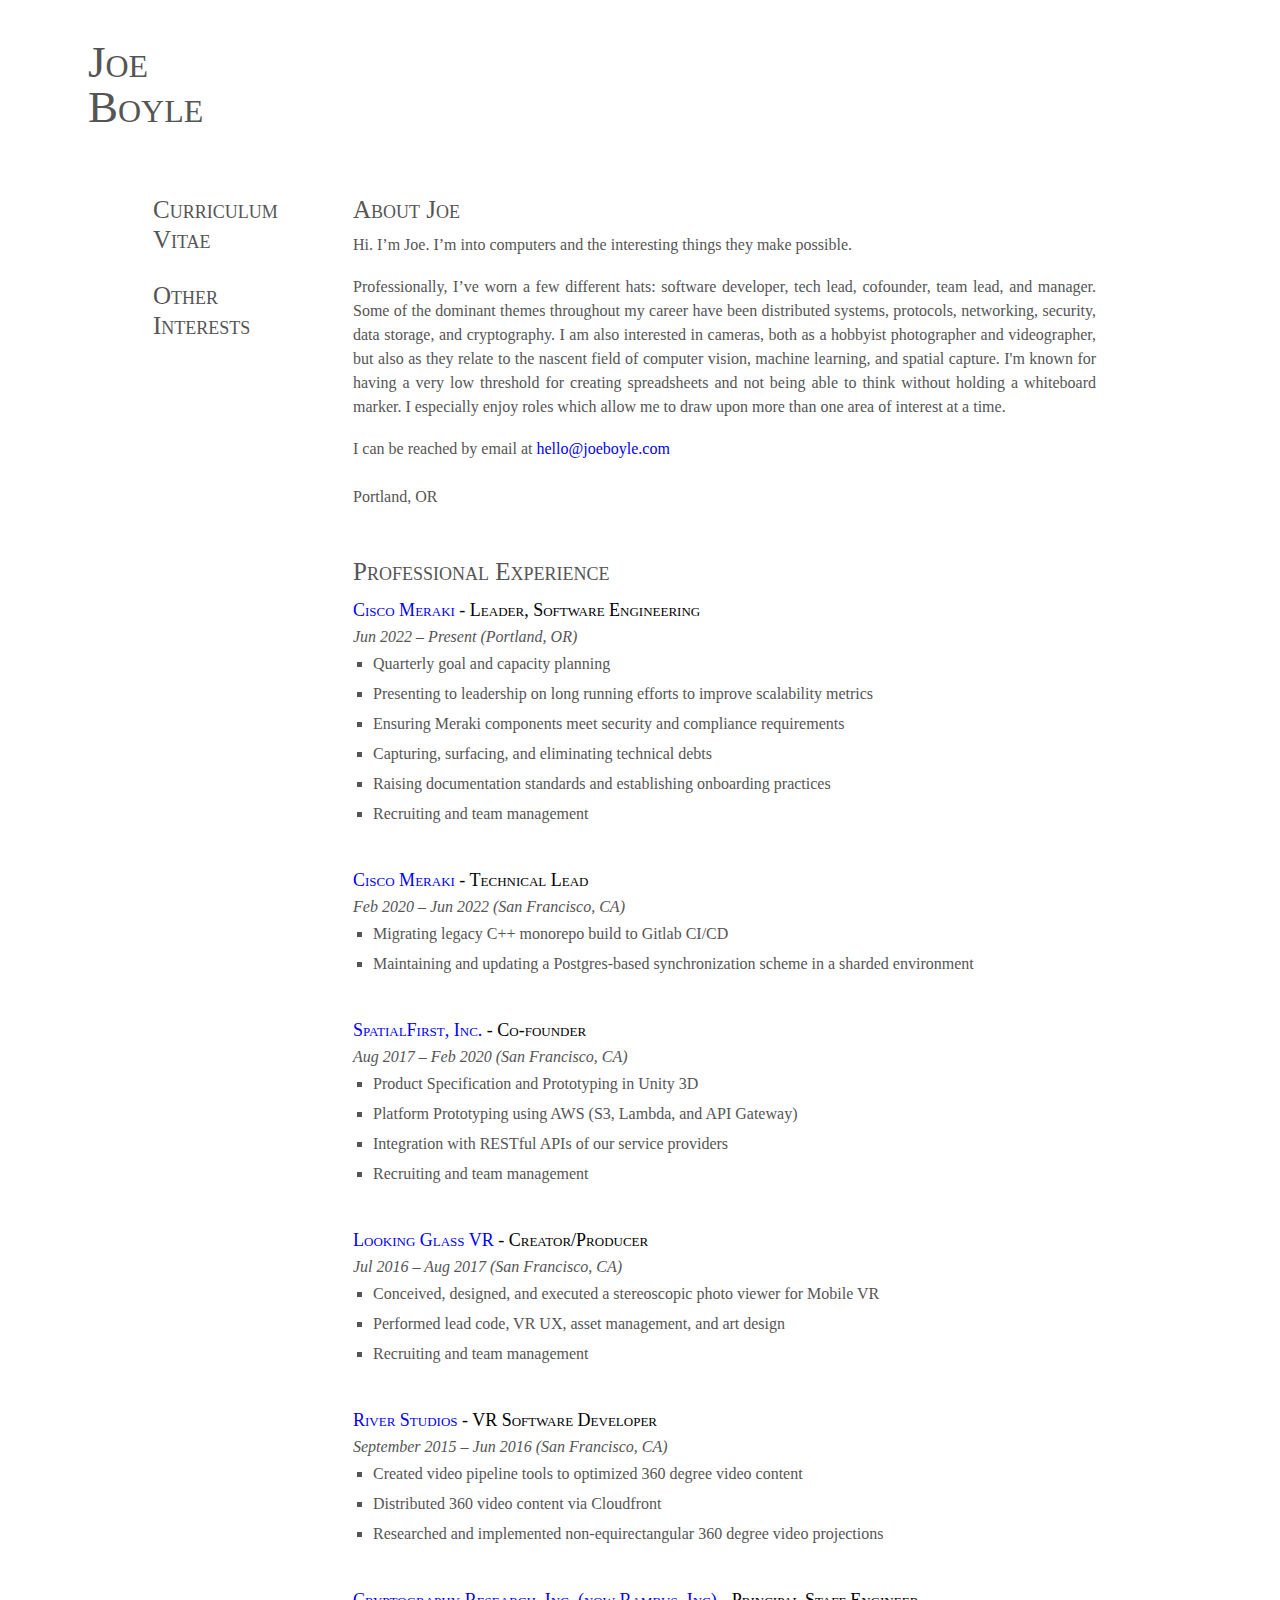
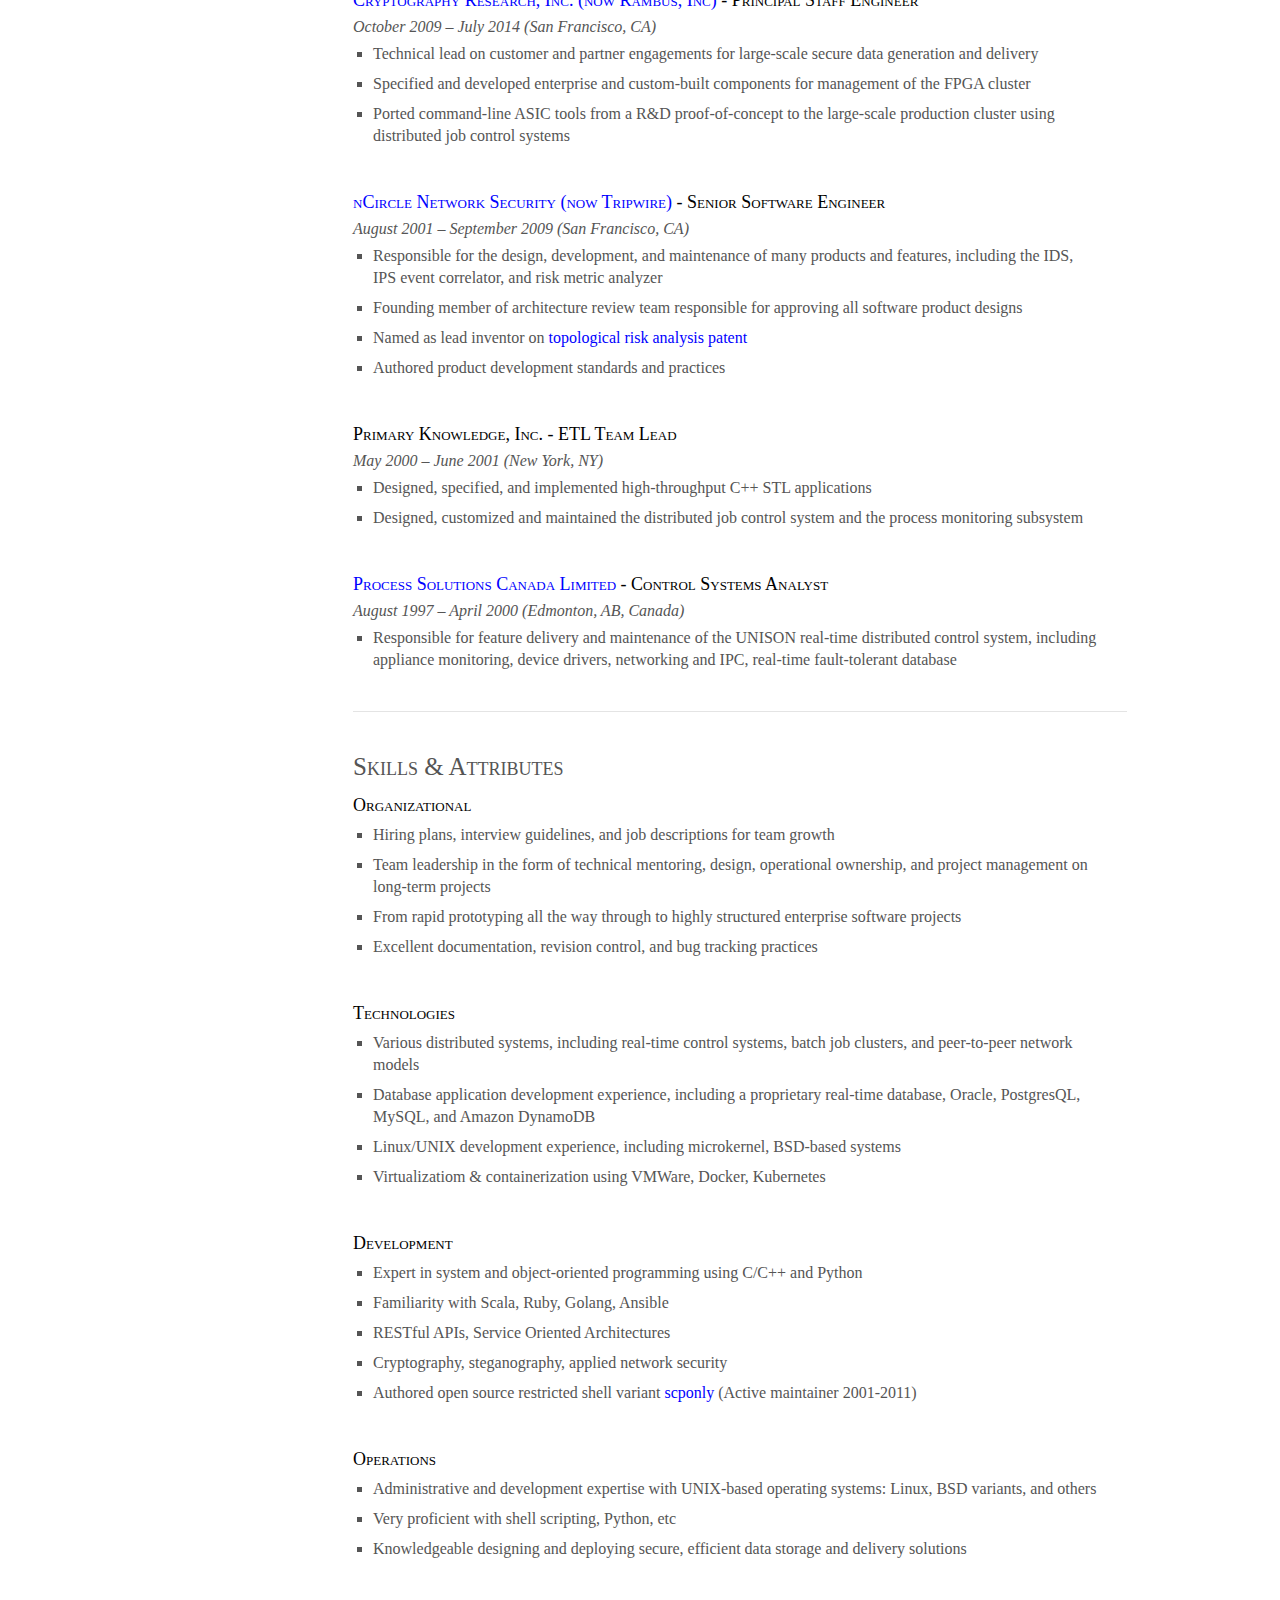
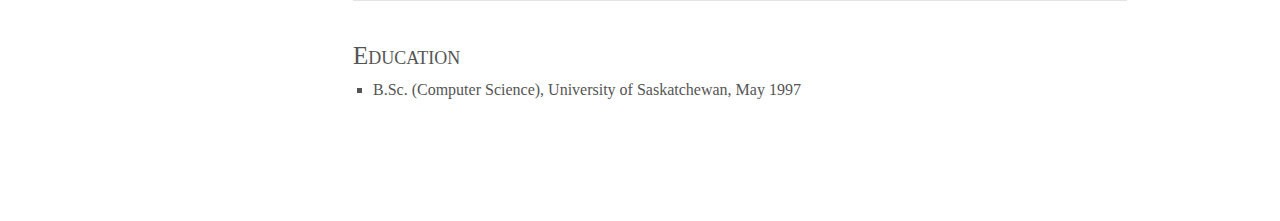
==== commit ed7ce8a8: "make wider" ====
--- a/index.html
+++ b/index.html
@@ -20,13 +20,13 @@
         a {  color: #00F; text-decoration: none }
         a:hover { color: #00F; text-decoration: underline; }
 
-        #page { width: 774px; margin: 0 auto 0 auto;  padding: 100px 0 100px 0; margin-top: -60px; margin-bottom: 34px;}
+        #page { width: 974px; margin: 0 auto 0 auto;  padding: 100px 0 100px 0; margin-top: -60px; margin-bottom: 34px;}
         #header { margin-bottom: 65px; margin-left: -65px; }
         #menu { float: left; width: 153px; margin-bottom: 80px; }
         #menu ul { margin-top: 40px; list-style-type: none;  }
         #menu li { line-height: 25px;  }
         #menu a { color: #555;  }
-        #info { float: right; width: 574px; margin-bottom: 80px; }
+        #info { float: right; width: 774px; margin-bottom: 80px; }
 
         .text {  }
         .text p { text-align: justify; line-height: 24px;width: 96%; font-size: 16px; }
@@ -203,7 +203,6 @@
 	    <li>Researched and implemented non-equirectangular 360 degree video projections</li>
 	</ul>
 
-	<h4><a href="" target="_blank">
 	<h4><a href="https://www.crunchbase.com/organization/cryptography-research">Cryptography Research, Inc. (now Rambus, Inc)</a> - Principal Staff Engineer</h4>
 	<p><em>October 2009 &ndash; July 2014 (San Francisco, CA)</em></p>
 	<ul>
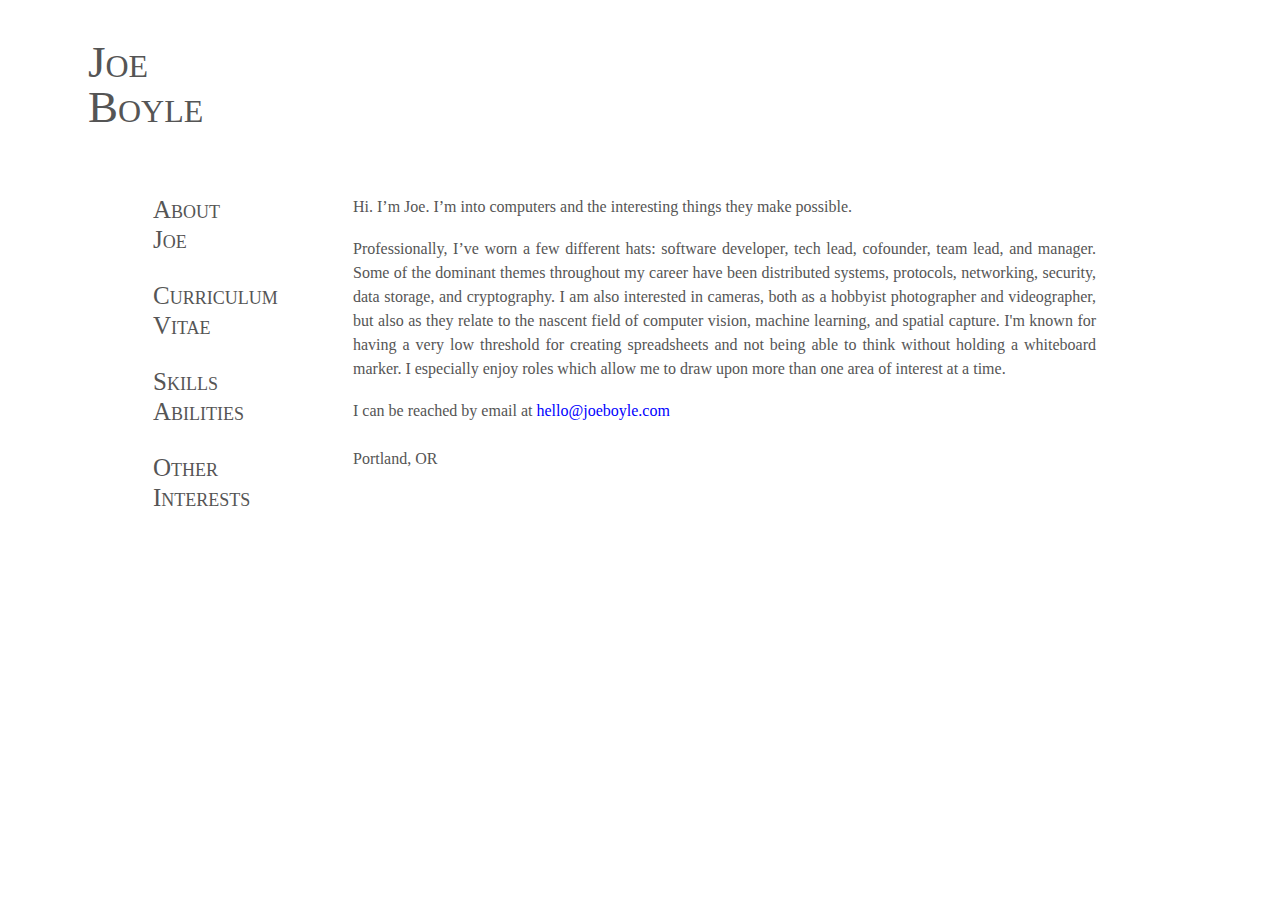
==== commit f29e1473: "breaking things up" ====
--- a/index.html
+++ b/index.html
@@ -39,27 +39,48 @@
     </style>
     <script language="javascript"> 
     <!--
-    var STATE_CV = 0;
-    var STATE_PROJECTS = 1;
+    var STATE_ABOUT = 0;
+    var STATE_CV = 1;
+    var STATE_SKILLS = 2;
+    var STATE_PROJECTS = 3;
 
     function setState(nextState) {
         if (nextState === undefined)
         {
             var params = getAllUrlParams(window.location.href);
-            if ("software" in params) nextState = STATE_CV;
-            if ("cv" in params) nextState = STATE_CV;
+            if ("about" in params) nextState = STATE_ABOUT;
+	    else if ("cv" in params) nextState = STATE_CV;
+            else if ("skills" in params) nextState = STATE_SKILLS;
             else if ("projects" in params) nextState = STATE_PROJECTS;
-            else nextState=STATE_CV;
+            else nextState=STATE_ABOUT;
         }
         switch (nextState)
         {
-            case STATE_CV:
-                softState = 'block';
+            case STATE_ABOUT:
+                aboutState = 'block';
+                cvState = 'none';
+                skillState = 'none';
                 projectState = 'none';
                 break;
 
+            case STATE_CV:
+                aboutState = 'none';
+                cvState = 'block';
+                skillState = 'none';
+                projectState = 'none';
+                break;
+
+            case STATE_SKILLS:
+                aboutState = 'none';
+                cvState = 'none';
+                skillState = 'block';
+                projectState = 'none';
+                break;
+
             case STATE_PROJECTS:
-                softState = 'none';
+                aboutState = 'none';
+                cvState = 'none';
+                skillState = 'none';
                 projectState = 'block';
                 break;
 
@@ -68,8 +89,12 @@
         }
         if (document.getElementById &&!document.all)
         {
+            hza = document.getElementById('about');
+            hza.style.display = aboutState;
             hza = document.getElementById('cv');
-            hza.style.display = softState;
+            hza.style.display = cvState;
+            hza = document.getElementById('skills');
+            hza.style.display = skillState;
             hza = document.getElementById('projects');
             hza.style.display = projectState;
         }
@@ -124,7 +149,11 @@
         <h2>Joe <br /> Boyle</h2>
     </div>
     <div id="menu">
+	<a href="#" onclick="setState(STATE_ABOUT);"><h3>About <br />Joe</h3></a>
+	<br />
 	<a href="#" onclick="setState(STATE_CV);"><h3>Curriculum <br />Vitae</h3></a>
+	<br />
+	<a href="#" onclick="setState(STATE_SKILLS);"><h3>Skills <br />Abilities</h3></a>
 	<br />
 	<a href="#" onclick="setState(STATE_PROJECTS);"><h3>Other<br />Interests</h3></a>
 	<br />
@@ -151,14 +180,14 @@
 		<li><a href="https://www.github.com/boblaublaw" target="_blank">GitHub</a></li>
 	</ul>
     </div>
-    <div id="cv" class="text">
-	<h3>About Joe</h3>
+    <div id="about" class="text">
 	<p> Hi. I’m Joe. I’m into computers and the interesting things they make possible.</p><br />
 	<p>Professionally, I’ve worn a few different hats: software developer, tech lead, cofounder, team lead, and manager. Some of the dominant themes throughout my career have been distributed systems, protocols, networking, security, data storage, and cryptography. I am also interested in cameras, both as a hobbyist photographer and videographer, but also as they relate to the nascent field of computer vision, machine learning, and spatial capture. I'm known for having a very low threshold for creating spreadsheets and not being able to think without holding a whiteboard marker. I especially enjoy roles which allow me to draw upon more than one area of interest at a time.</p><br />
 	<p>I can be reached by email at
         <a id="emailme" href="#">hello</a><br /><br />
         Portland, OR<br /><br /><br />
-
+    </div>
+    <div id="cv" class="text">
 	<h3>Professional Experience</h3>
 	<h4><a href="https://meraki.cisco.com/" target="_blank">Cisco Meraki</a> - Leader, Software Engineering</h4>
 	<p><em>Jun 2022 &ndash; Present (Portland, OR)</em></p>
@@ -237,7 +266,8 @@
 	</ul>
 
 	<hr/>
-
+    </div>
+    <div id="skills" class="text">
 	<h3>Skills & Attributes</h3>
 	<h4>Organizational</h4>
 	<ul>
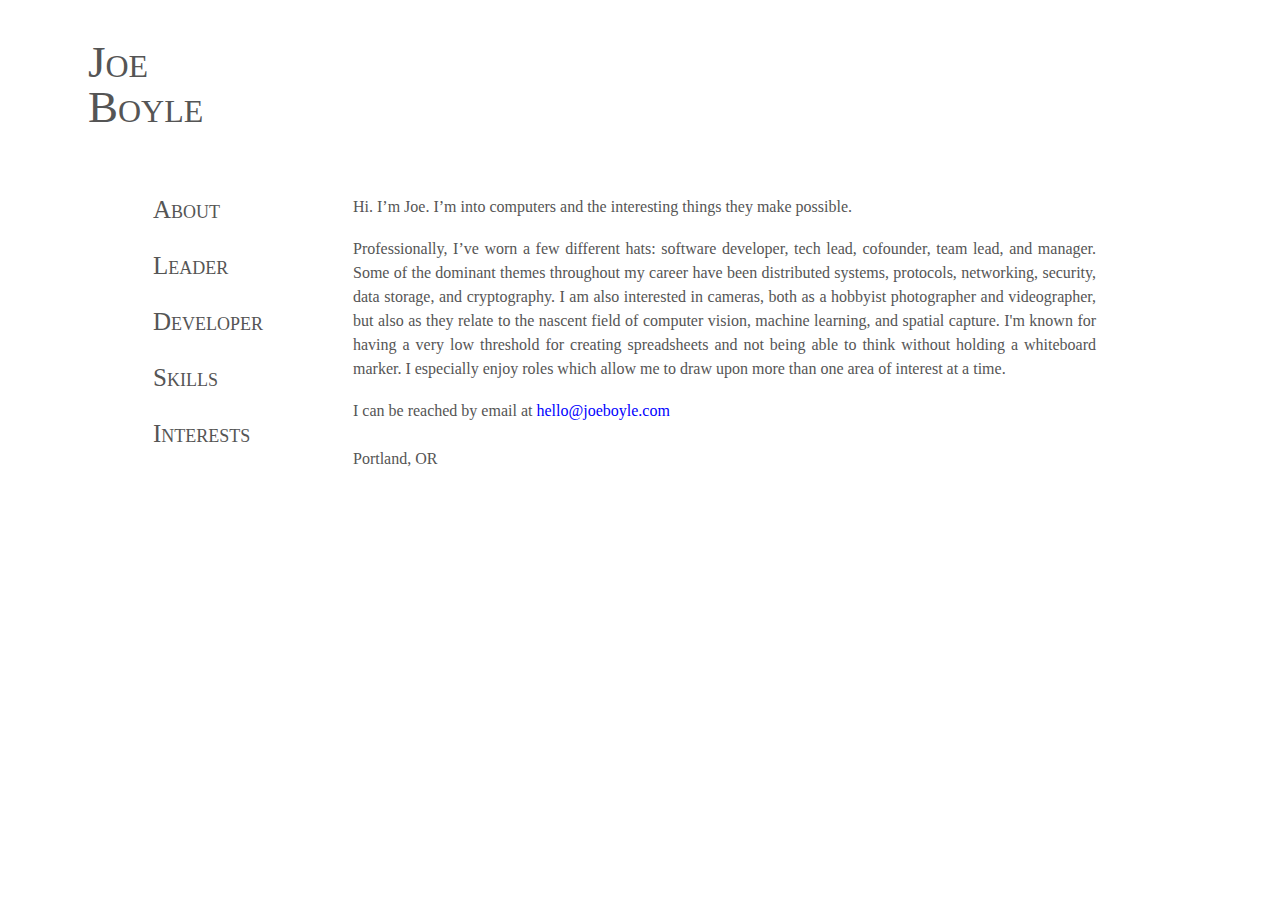
==== commit 298c496c: "splitting up dev and leader roles" ====
--- a/index.html
+++ b/index.html
@@ -40,16 +40,18 @@
     <script language="javascript"> 
     <!--
     var STATE_ABOUT = 0;
-    var STATE_CV = 1;
-    var STATE_SKILLS = 2;
-    var STATE_PROJECTS = 3;
+    var STATE_DEVCV = 1;
+    var STATE_LEADERCV = 2;
+    var STATE_SKILLS = 3;
+    var STATE_PROJECTS = 4;
 
     function setState(nextState) {
         if (nextState === undefined)
         {
             var params = getAllUrlParams(window.location.href);
             if ("about" in params) nextState = STATE_ABOUT;
-	    else if ("cv" in params) nextState = STATE_CV;
+	    else if ("developer" in params) nextState = STATE_DEVCV;
+	    else if ("leader" in params) nextState = STATE_LEADERCV;
             else if ("skills" in params) nextState = STATE_SKILLS;
             else if ("projects" in params) nextState = STATE_PROJECTS;
             else nextState=STATE_ABOUT;
@@ -58,28 +60,40 @@
         {
             case STATE_ABOUT:
                 aboutState = 'block';
-                cvState = 'none';
+                leaderCvState = 'none';
+                devCvState = 'none';
                 skillState = 'none';
                 projectState = 'none';
                 break;
 
-            case STATE_CV:
+            case STATE_LEADERCV:
                 aboutState = 'none';
-                cvState = 'block';
+                leaderCvState = 'block';
+                devCvState = 'none';
                 skillState = 'none';
                 projectState = 'none';
                 break;
 
+            case STATE_DEVCV:
+                aboutState = 'none';
+                leaderCvState = 'none';
+                devCvState = 'block';
+                skillState = 'none';
+                projectState = 'none';
+                break;
+
             case STATE_SKILLS:
                 aboutState = 'none';
-                cvState = 'none';
+                leaderCvState = 'none';
+                devCvState = 'none';
                 skillState = 'block';
                 projectState = 'none';
                 break;
 
             case STATE_PROJECTS:
                 aboutState = 'none';
-                cvState = 'none';
+                leaderCvState = 'none';
+                devCvState = 'none';
                 skillState = 'none';
                 projectState = 'block';
                 break;
@@ -91,8 +105,10 @@
         {
             hza = document.getElementById('about');
             hza.style.display = aboutState;
-            hza = document.getElementById('cv');
-            hza.style.display = cvState;
+            hza = document.getElementById('leader');
+            hza.style.display = leaderCvState;
+            hza = document.getElementById('developer');
+            hza.style.display = devCvState;
             hza = document.getElementById('skills');
             hza.style.display = skillState;
             hza = document.getElementById('projects');
@@ -149,13 +165,15 @@
         <h2>Joe <br /> Boyle</h2>
     </div>
     <div id="menu">
-	<a href="#" onclick="setState(STATE_ABOUT);"><h3>About <br />Joe</h3></a>
-	<br />
-	<a href="#" onclick="setState(STATE_CV);"><h3>Curriculum <br />Vitae</h3></a>
-	<br />
-	<a href="#" onclick="setState(STATE_SKILLS);"><h3>Skills <br />Abilities</h3></a>
-	<br />
-	<a href="#" onclick="setState(STATE_PROJECTS);"><h3>Other<br />Interests</h3></a>
+	<a href="#" onclick="setState(STATE_ABOUT);"><h3>About</h3></a>
+	<br />
+	<a href="#" onclick="setState(STATE_LEADERCV);"><h3>Leader</h3></a>
+	<br />
+	<a href="#" onclick="setState(STATE_DEVCV);"><h3>Developer</h3></a>
+	<br />
+	<a href="#" onclick="setState(STATE_SKILLS);"><h3>Skills</h3></a>
+	<br />
+	<a href="#" onclick="setState(STATE_PROJECTS);"><h3>Interests</h3></a>
 	<br />
     </div>
     <div id="info">
@@ -187,8 +205,8 @@
         <a id="emailme" href="#">hello</a><br /><br />
         Portland, OR<br /><br /><br />
     </div>
-    <div id="cv" class="text">
-	<h3>Professional Experience</h3>
+    <div id="leader" class="text">
+	<h3>Leadership Experience</h3>
 	<h4><a href="https://meraki.cisco.com/" target="_blank">Cisco Meraki</a> - Leader, Software Engineering</h4>
 	<p><em>Jun 2022 &ndash; Present (Portland, OR)</em></p>
 	<ul>
@@ -224,7 +242,31 @@
 	    <li>Recruiting and team management</li>
 	</ul>
 
-	<h4><a href="http://riverstudios.com/" target="_blank">River Studios</a> - VR Software Developer</h4>
+	<h4>Primary Knowledge, Inc. - ETL Team Lead</h4>
+	<p><em>May 2000 &ndash; June 2001 (New York, NY)</em></p>
+	<ul>
+	    <li>Designed, specified, and implemented high-throughput C++ STL applications</li>
+	    <li>Designed, customized and maintained the distributed job control system and the process monitoring subsystem</li>
+	</ul>
+    </div>
+    <div id="developer" class="text">
+	<h3>Software Developer Experience</h3>
+	<h4><a href="https://meraki.cisco.com/" target="_blank">Cisco Meraki</a> - Technical Lead</h4>
+	<p><em>Feb 2020 &ndash; Jun 2022 (San Francisco, CA)</em></p>
+	<ul>
+		<li>Migrating legacy C++ monorepo build to Gitlab CI/CD</li>
+		<li>Maintaining and updating a Postgres-based synchronization scheme in a sharded environment</li>
+	</ul>
+
+	<h4><a href="http://lookingglassvr.com/" target="_blank">Looking Glass VR</a> - Creator/Producer</h4>
+	<p><em>Jul 2016 &ndash;  Aug 2017 (San Francisco, CA)</em></p>
+	<ul>
+	    <li>Conceived, designed, and executed a stereoscopic photo viewer for Mobile VR</li>
+	    <li>Performed lead code, VR UX, asset management, and art design</li>
+	    <li>Recruiting and team management</li>
+	</ul>
+
+	<h4><a href="https://techcrunch.com/2020/06/28/with-doj-charges-disgraced-mike-rothenberg-could-now-be-facing-serious-jail-time/" target="_blank">River Studios</a> - VR Software Developer</h4>
 	<p><em>September 2015 &ndash;  Jun 2016 (San Francisco, CA)</em></p>
 	<ul>
 	    <li>Created video pipeline tools to optimized 360 degree video content</li>
@@ -271,33 +313,33 @@
 	<h3>Skills & Attributes</h3>
 	<h4>Organizational</h4>
 	<ul>
-	    <li>Hiring plans, interview guidelines, and job descriptions for team growth</li>
-	    <li>Team leadership in the form of technical mentoring, design, operational ownership, and project management on long-term projects</li>
-	    <li>From rapid prototyping all the way through to highly structured enterprise software projects</li>
-	    <li>Excellent documentation, revision control, and bug tracking practices</li>
+	    <li>Leadership, technical mentoring, team building, and project management</li>
+	    <li>Full software lifecycle management</li>
+	    <li>Disciplined approach to documentation, revision control, and work tracking</li>
+	    <li>Hiring plans, interview guidelines, and job descriptions</li>
 	</ul>
 
 	<h4>Technologies</h4>
 	<ul>
-	    <li>Various distributed systems, including real-time control systems, batch job clusters, and peer-to-peer network models</li>
-	    <li>Database application development experience, including a proprietary real-time database, Oracle, PostgresQL, MySQL, and Amazon DynamoDB</li>
-	    <li>Linux/UNIX development experience, including microkernel, BSD-based systems</li>
-	    <li>Virtualizatiom &amp; containerization using VMWare, Docker, Kubernetes</li>
+	    <li>Distributed systems, including real-time control systems, batch job management, ETL, and data infrastructure</li>
+	    <li>Database internals, database client/server, PostgresQL, MySQL, etc</li>
+	    <li>Linux/UNIX development experience, microkernel (QNX), and BSD-based systems</li>
+	    <li>Cryptography, steganography, applied network security</li>
+	    <li>Virtualizatiom &amp; containerization</li>
 	</ul>
 
 	<h4>Development</h4>
 	<ul>
 	    <li>Expert in system and object-oriented programming using C/C++ and Python</li>
-	    <li>Familiarity with Scala, Ruby, Golang, Ansible
+	    <li>Familiarity with Scala, Ruby, Golang, Ansible</li>
 	    <li>RESTful APIs, Service Oriented Architectures</li>
-	    <li>Cryptography, steganography, applied network security</li>
 	    <li>Authored open source restricted shell variant <a href="https://github.com/scponly/scponly" target="_blank">scponly</a> (Active maintainer 2001-2011)</li>
 	</ul>
 
 	<h4>Operations</h4>
 	<ul>
-	    <li>Administrative and development expertise with UNIX-based operating systems: Linux, BSD variants, and others</li>
-	    <li>Very proficient with shell scripting, Python, etc</li>
+	    <li>Many UNIX-based operating systems: Linux, BSD variants, etc</li>
+	    <li>CI/CD Gitlab, Jenkins, and various source control systems (Git, Subversion, Perforce)</li>
 	    <li>Knowledgeable designing and deploying secure, efficient data storage and delivery solutions</li>
 	</ul>
 
